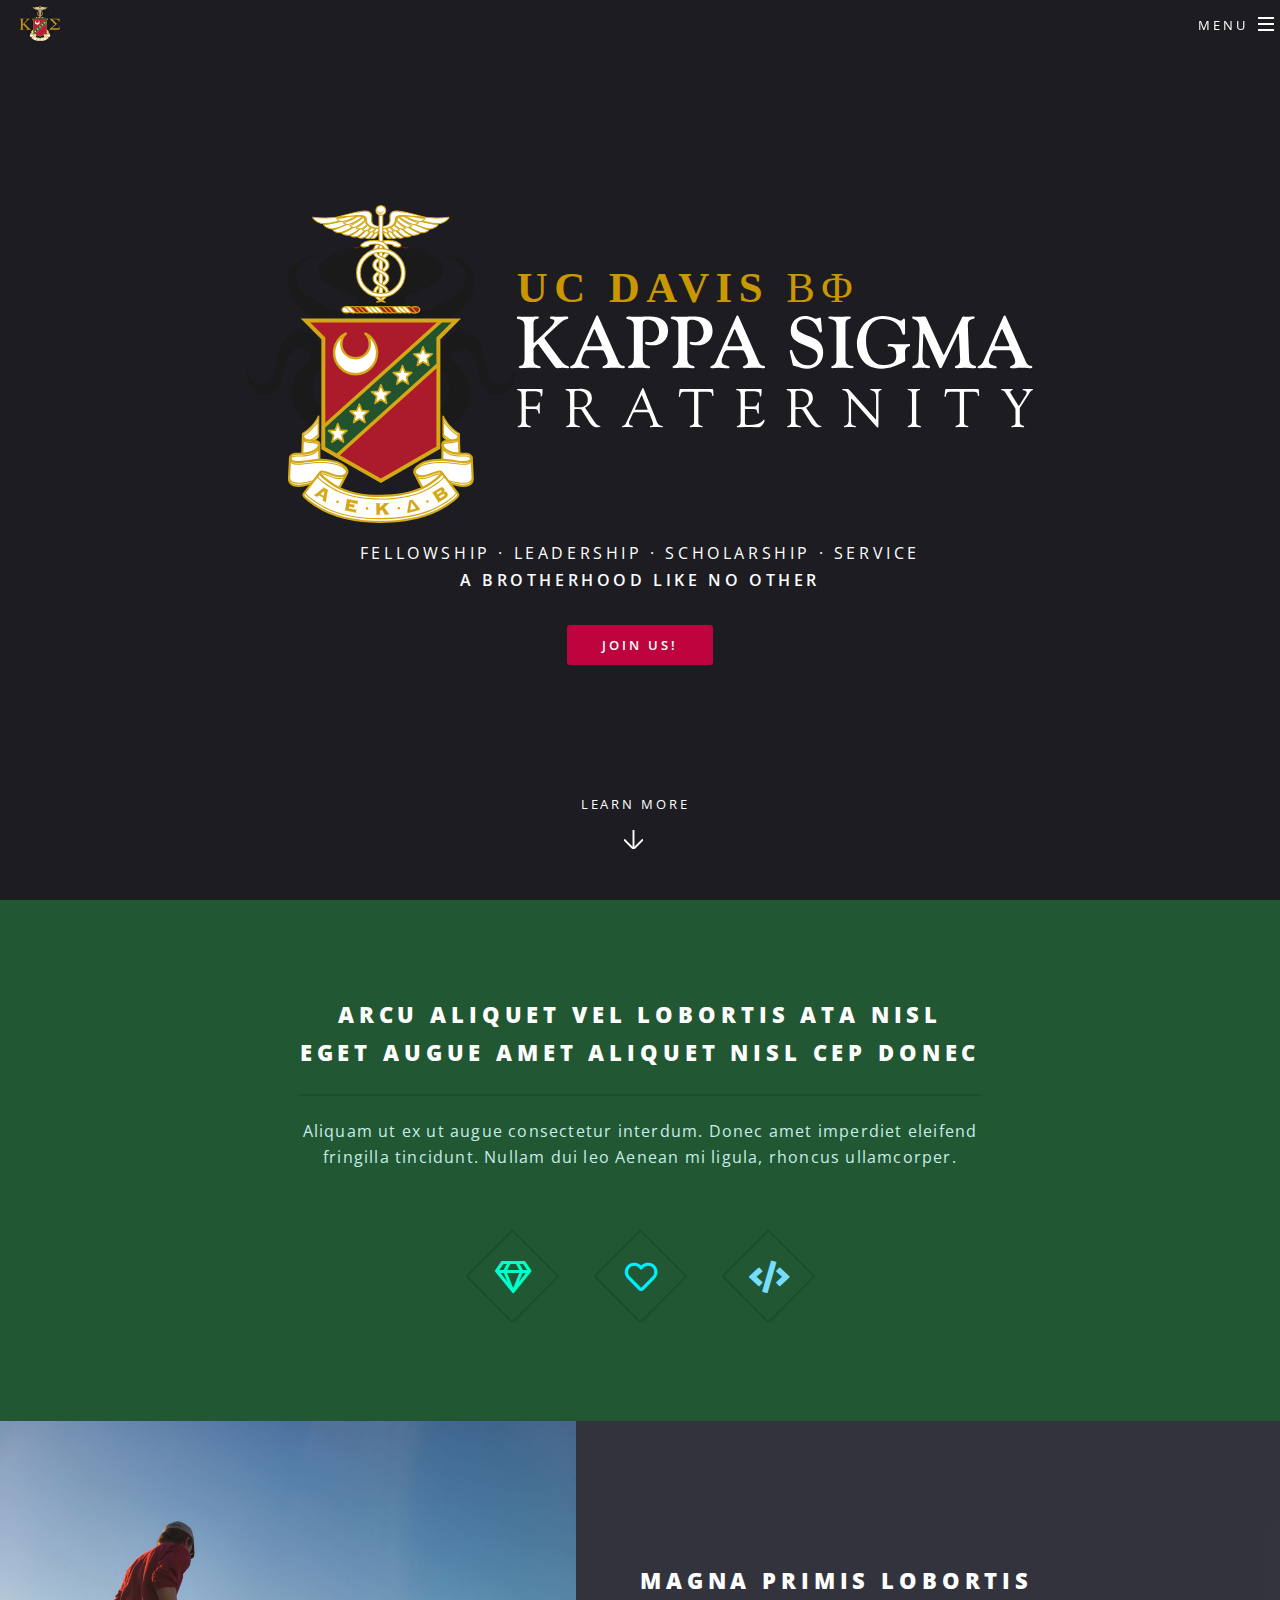
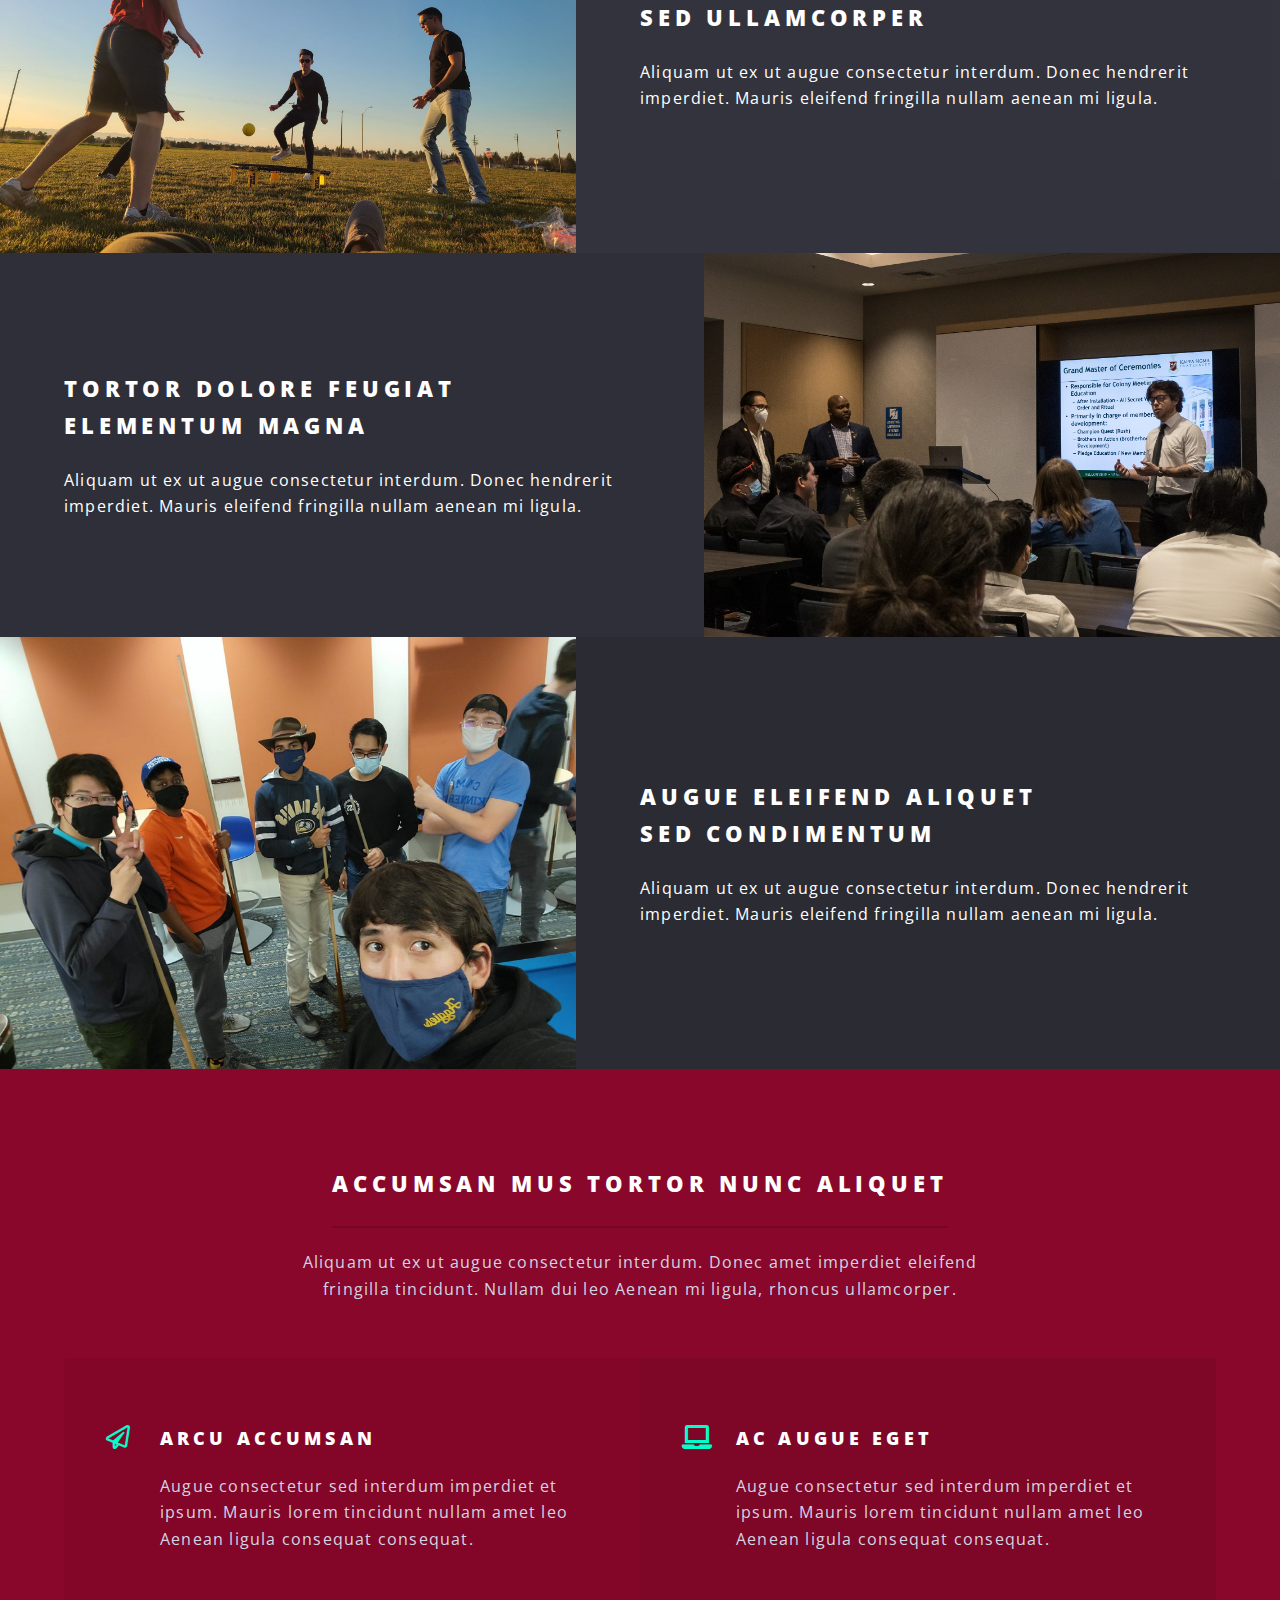
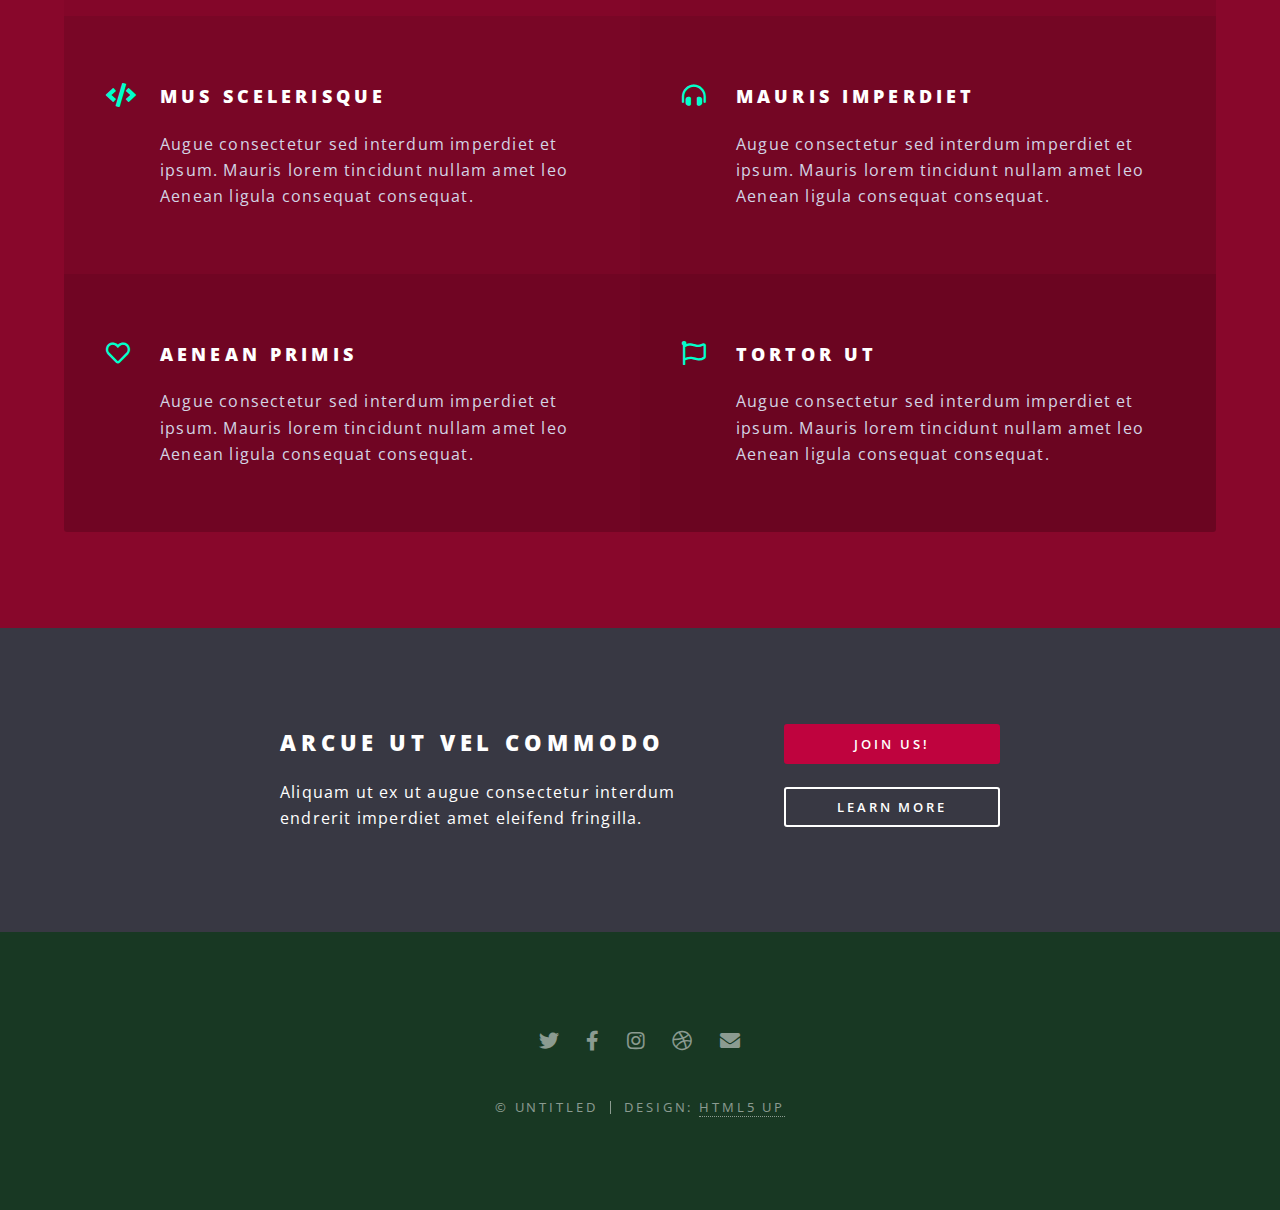
==== index.html @ 661df202 "Initial Template" ====
<!DOCTYPE HTML>
<html>
	<head>
		<title>UCD Kappa Sigma Fraternity</title>
		<meta charset="utf-8" />
		<meta name="viewport" content="width=device-width, initial-scale=1, user-scalable=no" />
		<link rel="stylesheet" href="assets/css/main.css" />
		<link rel="icon" href="images/KappaSigmaFavicon.png">
		<noscript><link rel="stylesheet" href="assets/css/noscript.css" /></noscript>
	</head>
	<body class="landing is-preload">

		<!-- Page Wrapper -->
			<div id="page-wrapper">

				<!-- Header -->
					<header id="header" class="alt">
						<a href="index.html"><img src="svgs/ucdks_IconBasic.svg"><h1>UCD Kappa Sigma</h1></a>
						<nav id="nav">
							<ul>
								<li class="special">
									<a href="#menu" class="menuToggle"><span>Menu</span></a>
									<div id="menu">
										<ul>
											<li><a href="index.html">Home</a></li>
											<li><a href="generic.html">Generic</a></li>
											<li><a href="elements.html">Elements</a></li>
											<li><a href="#">Sign Up</a></li>
											<li><a href="#">Log In</a></li>
										</ul>
									</div>
								</li>
							</ul>
						</nav>
					</header>

				<!-- Banner -->
					<section id="banner">
						<div class="inner">
                            <img src="svgs/ucdks_CrestHorizontalWhite.svg"><br>
							<p>Fellowship · Leadership · Scholarship · Service<br />
							<b>A Brotherhood like no other</b></p>
							<ul class="actions special">
								<li><a href="#" class="button primary">Join Us!</a></li>
							</ul>
						</div>
						<a href="#one" class="more scrolly">Learn More</a>
					</section>

				<!-- One -->
					<section id="one" class="wrapper style1 special">
						<div class="inner">
							<header class="major">
								<h2>Arcu aliquet vel lobortis ata nisl<br />
								eget augue amet aliquet nisl cep donec</h2>
								<p>Aliquam ut ex ut augue consectetur interdum. Donec amet imperdiet eleifend<br />
								fringilla tincidunt. Nullam dui leo Aenean mi ligula, rhoncus ullamcorper.</p>
							</header>
							<ul class="icons major">
								<li><span class="icon fa-gem major style1"><span class="label">Lorem</span></span></li>
								<li><span class="icon fa-heart major style2"><span class="label">Ipsum</span></span></li>
								<li><span class="icon solid fa-code major style3"><span class="label">Dolor</span></span></li>
							</ul>
						</div>
					</section>

				<!-- Two -->
					<section id="two" class="wrapper alt style2">
						<section class="spotlight">
							<div class="image"><img src="images/pic01.jpg" alt="" /></div><div class="content">
								<h2>Magna primis lobortis<br />
								sed ullamcorper</h2>
								<p>Aliquam ut ex ut augue consectetur interdum. Donec hendrerit imperdiet. Mauris eleifend fringilla nullam aenean mi ligula.</p>
							</div>
						</section>
						<section class="spotlight">
							<div class="image"><img src="images/pic02.jpg" alt="" /></div><div class="content">
								<h2>Tortor dolore feugiat<br />
								elementum magna</h2>
								<p>Aliquam ut ex ut augue consectetur interdum. Donec hendrerit imperdiet. Mauris eleifend fringilla nullam aenean mi ligula.</p>
							</div>
						</section>
						<section class="spotlight">
							<div class="image"><img src="images/pic03.jpg" alt="" /></div><div class="content">
								<h2>Augue eleifend aliquet<br />
								sed condimentum</h2>
								<p>Aliquam ut ex ut augue consectetur interdum. Donec hendrerit imperdiet. Mauris eleifend fringilla nullam aenean mi ligula.</p>
							</div>
						</section>
					</section>

				<!-- Three -->
					<section id="three" class="wrapper style3 special">
						<div class="inner">
							<header class="major">
								<h2>Accumsan mus tortor nunc aliquet</h2>
								<p>Aliquam ut ex ut augue consectetur interdum. Donec amet imperdiet eleifend<br />
								fringilla tincidunt. Nullam dui leo Aenean mi ligula, rhoncus ullamcorper.</p>
							</header>
							<ul class="features">
								<li class="icon fa-paper-plane">
									<h3>Arcu accumsan</h3>
									<p>Augue consectetur sed interdum imperdiet et ipsum. Mauris lorem tincidunt nullam amet leo Aenean ligula consequat consequat.</p>
								</li>
								<li class="icon solid fa-laptop">
									<h3>Ac Augue Eget</h3>
									<p>Augue consectetur sed interdum imperdiet et ipsum. Mauris lorem tincidunt nullam amet leo Aenean ligula consequat consequat.</p>
								</li>
								<li class="icon solid fa-code">
									<h3>Mus Scelerisque</h3>
									<p>Augue consectetur sed interdum imperdiet et ipsum. Mauris lorem tincidunt nullam amet leo Aenean ligula consequat consequat.</p>
								</li>
								<li class="icon solid fa-headphones-alt">
									<h3>Mauris Imperdiet</h3>
									<p>Augue consectetur sed interdum imperdiet et ipsum. Mauris lorem tincidunt nullam amet leo Aenean ligula consequat consequat.</p>
								</li>
								<li class="icon fa-heart">
									<h3>Aenean Primis</h3>
									<p>Augue consectetur sed interdum imperdiet et ipsum. Mauris lorem tincidunt nullam amet leo Aenean ligula consequat consequat.</p>
								</li>
								<li class="icon fa-flag">
									<h3>Tortor Ut</h3>
									<p>Augue consectetur sed interdum imperdiet et ipsum. Mauris lorem tincidunt nullam amet leo Aenean ligula consequat consequat.</p>
								</li>
							</ul>
						</div>
					</section>

				<!-- CTA -->
					<section id="cta" class="wrapper style4">
						<div class="inner">
							<header>
								<h2>Arcue ut vel commodo</h2>
								<p>Aliquam ut ex ut augue consectetur interdum endrerit imperdiet amet eleifend fringilla.</p>
							</header>
							<ul class="actions stacked">
								<li><a href="#" class="button fit primary">Join Us!</a></li>
								<li><a href="#" class="button fit">Learn More</a></li>
							</ul>
						</div>
					</section>

				<!-- Footer -->
					<footer id="footer">
						<ul class="icons">
							<li><a href="#" class="icon brands fa-twitter"><span class="label">Twitter</span></a></li>
							<li><a href="#" class="icon brands fa-facebook-f"><span class="label">Facebook</span></a></li>
							<li><a href="#" class="icon brands fa-instagram"><span class="label">Instagram</span></a></li>
							<li><a href="#" class="icon brands fa-dribbble"><span class="label">Dribbble</span></a></li>
							<li><a href="#" class="icon solid fa-envelope"><span class="label">Email</span></a></li>
						</ul>
						<ul class="copyright">
							<li>&copy; Untitled</li><li>Design: <a href="http://html5up.net">HTML5 UP</a></li>
						</ul>
					</footer>

			</div>

		<!-- Scripts -->
			<script src="assets/js/jquery.min.js"></script>
			<script src="assets/js/jquery.scrollex.min.js"></script>
			<script src="assets/js/jquery.scrolly.min.js"></script>
			<script src="assets/js/browser.min.js"></script>
			<script src="assets/js/breakpoints.min.js"></script>
			<script src="assets/js/util.js"></script>
			<script src="assets/js/main.js"></script>

	</body>
</html>
---- assets/css/main.css ----
@import url(fontawesome-all.min.css);
@import url("https://fonts.googleapis.com/css?family=Open+Sans:400,400italic,600,600italic,800,800italic");

html, body, div, span, applet, object,
iframe, h1, h2, h3, h4, h5, h6, p, blockquote,
pre, a, abbr, acronym, address, big, cite,
code, del, dfn, em, img, ins, kbd, q, s, samp,
small, strike, strong, sub, sup, tt, var, b,
u, i, center, dl, dt, dd, ol, ul, li, fieldset,
form, label, legend, table, caption, tbody,
tfoot, thead, tr, th, td, article, aside,
canvas, details, embed, figure, figcaption,
footer, header, hgroup, menu, nav, output, ruby,
section, summary, time, mark, audio, video {
	margin: 0;
	padding: 0;
	border: 0;
	font-size: 100%;
	font: inherit;
	vertical-align: baseline;}

article, aside, details, figcaption, figure,
footer, header, hgroup, menu, nav, section {
	display: block;}

body {
	line-height: 1;
}

ol, ul {
	list-style: none;
}

blockquote, q {
	quotes: none;
}

	blockquote:before, blockquote:after, q:before, q:after {
		content: '';
		content: none;
	}

table {
	border-collapse: collapse;
	border-spacing: 0;
}

body {
	-webkit-text-size-adjust: none;
}

mark {
	background-color: transparent;
	color: inherit;
}

input::-moz-focus-inner {
	border: 0;
	padding: 0;
}

input, select, textarea {
	-moz-appearance: none;
	-webkit-appearance: none;
	-ms-appearance: none;
	appearance: none;
}

/* Basic */

	@-ms-viewport {
		width: device-width;
	}

	html {
		box-sizing: border-box;
	}

	*, *:before, *:after {
		box-sizing: inherit;
	}

	body {
		background: #383843;
	}

		body.is-preload *, body.is-preload *:before, body.is-preload *:after {
			-moz-animation: none !important;
			-webkit-animation: none !important;
			-ms-animation: none !important;
			animation: none !important;
			-moz-transition: none !important;
			-webkit-transition: none !important;
			-ms-transition: none !important;
			transition: none !important;
		}

	body, input, select, textarea {
		color: #fff;
		font-family: "Open Sans", Helvetica, sans-serif;
		font-size: 15pt;
		font-weight: 400;
		letter-spacing: 0.075em;
		line-height: 1.65em;
	}

		@media screen and (max-width: 1680px) {

			body, input, select, textarea {
				font-size: 13pt;
			}

		}

		@media screen and (max-width: 1280px) {

			body, input, select, textarea {
				font-size: 12pt;
			}

		}

		@media screen and (max-width: 736px) {

			body, input, select, textarea {
				font-size: 11pt;
				letter-spacing: 0.0375em;
			}

		}

	a {
		-moz-transition: color 0.2s ease, border-bottom-color 0.2s ease;
		-webkit-transition: color 0.2s ease, border-bottom-color 0.2s ease;
		-ms-transition: color 0.2s ease, border-bottom-color 0.2s ease;
		transition: color 0.2s ease, border-bottom-color 0.2s ease;
		border-bottom: dotted 1px;
		color: inherit;
		text-decoration: none;
	}

		a:hover {
			border-bottom-color: transparent;
		}

	strong, b {
		color: #fff;
		font-weight: 600;
	}

	em, i {
		font-style: italic;
	}

	p {
		margin: 0 0 2em 0;
	}

	h1, h2, h3, h4, h5, h6 {
		color: #fff;
		font-weight: 800;
		letter-spacing: 0.225em;
		line-height: 1em;
		margin: 0 0 1em 0;
		text-transform: uppercase;
	}

		h1 a, h2 a, h3 a, h4 a, h5 a, h6 a {
			color: inherit;
			text-decoration: none;
		}

	h2 {
		font-size: 1.35em;
		line-height: 1.75em;
	}

		@media screen and (max-width: 736px) {

			h2 {
				font-size: 1.1em;
				line-height: 1.65em;
			}

		}

	h3 {
		font-size: 1.15em;
		line-height: 1.75em;
	}

		@media screen and (max-width: 736px) {

			h3 {
				font-size: 1em;
				line-height: 1.65em;
			}

		}

	h4 {
		font-size: 1em;
		line-height: 1.5em;
	}

	h5 {
		font-size: 0.8em;
		line-height: 1.5em;
	}

	h6 {
		font-size: 0.7em;
		line-height: 1.5em;
	}

	sub {
		font-size: 0.8em;
		position: relative;
		top: 0.5em;
	}

	sup {
		font-size: 0.8em;
		position: relative;
		top: -0.5em;
	}

	hr {
		border: 0;
		border-bottom: solid 2px #fff;
		margin: 3em 0;
	}

		hr.major {
			margin: 4.5em 0;
		}

	blockquote {
		border-left: solid 4px #fff;
		font-style: italic;
		margin: 0 0 2em 0;
		padding: 0.5em 0 0.5em 2em;
	}

	code {
		background: rgba(144, 144, 144, 0.25);
		border-radius: 3px;
		font-family: "Courier New", monospace;
		font-size: 0.9em;
		letter-spacing: 0;
		margin: 0 0.25em;
		padding: 0.25em 0.65em;
	}

	pre {
		-webkit-overflow-scrolling: touch;
		font-family: "Courier New", monospace;
		font-size: 0.9em;
		margin: 0 0 2em 0;
	}

		pre code {
			display: block;
			line-height: 1.75em;
			padding: 1em 1.5em;
			overflow-x: auto;
		}

	.align-left {
		text-align: left;
	}

	.align-center {
		text-align: center;
	}

	.align-right {
		text-align: right;
	}

/* Row */

	.row {
		display: flex;
		flex-wrap: wrap;
		box-sizing: border-box;
		align-items: stretch;
	}

		.row > * {
			box-sizing: border-box;
		}

		.row.gtr-uniform > * > :last-child {
			margin-bottom: 0;
		}

		.row.aln-left {
			justify-content: flex-start;
		}

		.row.aln-center {
			justify-content: center;
		}

		.row.aln-right {
			justify-content: flex-end;
		}

		.row.aln-top {
			align-items: flex-start;
		}

		.row.aln-middle {
			align-items: center;
		}

		.row.aln-bottom {
			align-items: flex-end;
		}

		.row > .imp {
			order: -1;
		}

		.row > .col-1 {
			width: 8.33333%;
		}

		.row > .off-1 {
			margin-left: 8.33333%;
		}

		.row > .col-2 {
			width: 16.66667%;
		}

		.row > .off-2 {
			margin-left: 16.66667%;
		}

		.row > .col-3 {
			width: 25%;
		}

		.row > .off-3 {
			margin-left: 25%;
		}

		.row > .col-4 {
			width: 33.33333%;
		}

		.row > .off-4 {
			margin-left: 33.33333%;
		}

		.row > .col-5 {
			width: 41.66667%;
		}

		.row > .off-5 {
			margin-left: 41.66667%;
		}

		.row > .col-6 {
			width: 50%;
		}

		.row > .off-6 {
			margin-left: 50%;
		}

		.row > .col-7 {
			width: 58.33333%;
		}

		.row > .off-7 {
			margin-left: 58.33333%;
		}

		.row > .col-8 {
			width: 66.66667%;
		}

		.row > .off-8 {
			margin-left: 66.66667%;
		}

		.row > .col-9 {
			width: 75%;
		}

		.row > .off-9 {
			margin-left: 75%;
		}

		.row > .col-10 {
			width: 83.33333%;
		}

		.row > .off-10 {
			margin-left: 83.33333%;
		}

		.row > .col-11 {
			width: 91.66667%;
		}

		.row > .off-11 {
			margin-left: 91.66667%;
		}

		.row > .col-12 {
			width: 100%;
		}

		.row > .off-12 {
			margin-left: 100%;
		}

		.row.gtr-0 {
			margin-top: 0;
			margin-left: 0em;
		}

			.row.gtr-0 > * {
				padding: 0 0 0 0em;
			}

			.row.gtr-0.gtr-uniform {
				margin-top: 0em;
			}

				.row.gtr-0.gtr-uniform > * {
					padding-top: 0em;
				}

		.row.gtr-25 {
			margin-top: 0;
			margin-left: -0.375em;
		}

			.row.gtr-25 > * {
				padding: 0 0 0 0.375em;
			}

			.row.gtr-25.gtr-uniform {
				margin-top: -0.375em;
			}

				.row.gtr-25.gtr-uniform > * {
					padding-top: 0.375em;
				}

		.row.gtr-50 {
			margin-top: 0;
			margin-left: -0.75em;
		}

			.row.gtr-50 > * {
				padding: 0 0 0 0.75em;
			}

			.row.gtr-50.gtr-uniform {
				margin-top: -0.75em;
			}

				.row.gtr-50.gtr-uniform > * {
					padding-top: 0.75em;
				}

		.row {
			margin-top: 0;
			margin-left: -1.5em;
		}

			.row > * {
				padding: 0 0 0 1.5em;
			}

			.row.gtr-uniform {
				margin-top: -1.5em;
			}

				.row.gtr-uniform > * {
					padding-top: 1.5em;
				}

		.row.gtr-150 {
			margin-top: 0;
			margin-left: -2.25em;
		}

			.row.gtr-150 > * {
				padding: 0 0 0 2.25em;
			}

			.row.gtr-150.gtr-uniform {
				margin-top: -2.25em;
			}

				.row.gtr-150.gtr-uniform > * {
					padding-top: 2.25em;
				}

		.row.gtr-200 {
			margin-top: 0;
			margin-left: -3em;
		}

			.row.gtr-200 > * {
				padding: 0 0 0 3em;
			}

			.row.gtr-200.gtr-uniform {
				margin-top: -3em;
			}

				.row.gtr-200.gtr-uniform > * {
					padding-top: 3em;
				}

		@media screen and (max-width: 1680px) {

			.row {
				display: flex;
				flex-wrap: wrap;
				box-sizing: border-box;
				align-items: stretch;
			}

				.row > * {
					box-sizing: border-box;
				}

				.row.gtr-uniform > * > :last-child {
					margin-bottom: 0;
				}

				.row.aln-left {
					justify-content: flex-start;
				}

				.row.aln-center {
					justify-content: center;
				}

				.row.aln-right {
					justify-content: flex-end;
				}

				.row.aln-top {
					align-items: flex-start;
				}

				.row.aln-middle {
					align-items: center;
				}

				.row.aln-bottom {
					align-items: flex-end;
				}

				.row > .imp-xlarge {
					order: -1;
				}

				.row > .col-1-xlarge {
					width: 8.33333%;
				}

				.row > .off-1-xlarge {
					margin-left: 8.33333%;
				}

				.row > .col-2-xlarge {
					width: 16.66667%;
				}

				.row > .off-2-xlarge {
					margin-left: 16.66667%;
				}

				.row > .col-3-xlarge {
					width: 25%;
				}

				.row > .off-3-xlarge {
					margin-left: 25%;
				}

				.row > .col-4-xlarge {
					width: 33.33333%;
				}

				.row > .off-4-xlarge {
					margin-left: 33.33333%;
				}

				.row > .col-5-xlarge {
					width: 41.66667%;
				}

				.row > .off-5-xlarge {
					margin-left: 41.66667%;
				}

				.row > .col-6-xlarge {
					width: 50%;
				}

				.row > .off-6-xlarge {
					margin-left: 50%;
				}

				.row > .col-7-xlarge {
					width: 58.33333%;
				}

				.row > .off-7-xlarge {
					margin-left: 58.33333%;
				}

				.row > .col-8-xlarge {
					width: 66.66667%;
				}

				.row > .off-8-xlarge {
					margin-left: 66.66667%;
				}

				.row > .col-9-xlarge {
					width: 75%;
				}

				.row > .off-9-xlarge {
					margin-left: 75%;
				}

				.row > .col-10-xlarge {
					width: 83.33333%;
				}

				.row > .off-10-xlarge {
					margin-left: 83.33333%;
				}

				.row > .col-11-xlarge {
					width: 91.66667%;
				}

				.row > .off-11-xlarge {
					margin-left: 91.66667%;
				}

				.row > .col-12-xlarge {
					width: 100%;
				}

				.row > .off-12-xlarge {
					margin-left: 100%;
				}

				.row.gtr-0 {
					margin-top: 0;
					margin-left: 0em;
				}

					.row.gtr-0 > * {
						padding: 0 0 0 0em;
					}

					.row.gtr-0.gtr-uniform {
						margin-top: 0em;
					}

						.row.gtr-0.gtr-uniform > * {
							padding-top: 0em;
						}

				.row.gtr-25 {
					margin-top: 0;
					margin-left: -0.375em;
				}

					.row.gtr-25 > * {
						padding: 0 0 0 0.375em;
					}

					.row.gtr-25.gtr-uniform {
						margin-top: -0.375em;
					}

						.row.gtr-25.gtr-uniform > * {
							padding-top: 0.375em;
						}

				.row.gtr-50 {
					margin-top: 0;
					margin-left: -0.75em;
				}

					.row.gtr-50 > * {
						padding: 0 0 0 0.75em;
					}

					.row.gtr-50.gtr-uniform {
						margin-top: -0.75em;
					}

						.row.gtr-50.gtr-uniform > * {
							padding-top: 0.75em;
						}

				.row {
					margin-top: 0;
					margin-left: -1.5em;
				}

					.row > * {
						padding: 0 0 0 1.5em;
					}

					.row.gtr-uniform {
						margin-top: -1.5em;
					}

						.row.gtr-uniform > * {
							padding-top: 1.5em;
						}

				.row.gtr-150 {
					margin-top: 0;
					margin-left: -2.25em;
				}

					.row.gtr-150 > * {
						padding: 0 0 0 2.25em;
					}

					.row.gtr-150.gtr-uniform {
						margin-top: -2.25em;
					}

						.row.gtr-150.gtr-uniform > * {
							padding-top: 2.25em;
						}

				.row.gtr-200 {
					margin-top: 0;
					margin-left: -3em;
				}

					.row.gtr-200 > * {
						padding: 0 0 0 3em;
					}

					.row.gtr-200.gtr-uniform {
						margin-top: -3em;
					}

						.row.gtr-200.gtr-uniform > * {
							padding-top: 3em;
						}

		}

		@media screen and (max-width: 1280px) {

			.row {
				display: flex;
				flex-wrap: wrap;
				box-sizing: border-box;
				align-items: stretch;
			}

				.row > * {
					box-sizing: border-box;
				}

				.row.gtr-uniform > * > :last-child {
					margin-bottom: 0;
				}

				.row.aln-left {
					justify-content: flex-start;
				}

				.row.aln-center {
					justify-content: center;
				}

				.row.aln-right {
					justify-content: flex-end;
				}

				.row.aln-top {
					align-items: flex-start;
				}

				.row.aln-middle {
					align-items: center;
				}

				.row.aln-bottom {
					align-items: flex-end;
				}

				.row > .imp-large {
					order: -1;
				}

				.row > .col-1-large {
					width: 8.33333%;
				}

				.row > .off-1-large {
					margin-left: 8.33333%;
				}

				.row > .col-2-large {
					width: 16.66667%;
				}

				.row > .off-2-large {
					margin-left: 16.66667%;
				}

				.row > .col-3-large {
					width: 25%;
				}

				.row > .off-3-large {
					margin-left: 25%;
				}

				.row > .col-4-large {
					width: 33.33333%;
				}

				.row > .off-4-large {
					margin-left: 33.33333%;
				}

				.row > .col-5-large {
					width: 41.66667%;
				}

				.row > .off-5-large {
					margin-left: 41.66667%;
				}

				.row > .col-6-large {
					width: 50%;
				}

				.row > .off-6-large {
					margin-left: 50%;
				}

				.row > .col-7-large {
					width: 58.33333%;
				}

				.row > .off-7-large {
					margin-left: 58.33333%;
				}

				.row > .col-8-large {
					width: 66.66667%;
				}

				.row > .off-8-large {
					margin-left: 66.66667%;
				}

				.row > .col-9-large {
					width: 75%;
				}

				.row > .off-9-large {
					margin-left: 75%;
				}

				.row > .col-10-large {
					width: 83.33333%;
				}

				.row > .off-10-large {
					margin-left: 83.33333%;
				}

				.row > .col-11-large {
					width: 91.66667%;
				}

				.row > .off-11-large {
					margin-left: 91.66667%;
				}

				.row > .col-12-large {
					width: 100%;
				}

				.row > .off-12-large {
					margin-left: 100%;
				}

				.row.gtr-0 {
					margin-top: 0;
					margin-left: 0em;
				}

					.row.gtr-0 > * {
						padding: 0 0 0 0em;
					}

					.row.gtr-0.gtr-uniform {
						margin-top: 0em;
					}

						.row.gtr-0.gtr-uniform > * {
							padding-top: 0em;
						}

				.row.gtr-25 {
					margin-top: 0;
					margin-left: -0.375em;
				}

					.row.gtr-25 > * {
						padding: 0 0 0 0.375em;
					}

					.row.gtr-25.gtr-uniform {
						margin-top: -0.375em;
					}

						.row.gtr-25.gtr-uniform > * {
							padding-top: 0.375em;
						}

				.row.gtr-50 {
					margin-top: 0;
					margin-left: -0.75em;
				}

					.row.gtr-50 > * {
						padding: 0 0 0 0.75em;
					}

					.row.gtr-50.gtr-uniform {
						margin-top: -0.75em;
					}

						.row.gtr-50.gtr-uniform > * {
							padding-top: 0.75em;
						}

				.row {
					margin-top: 0;
					margin-left: -1.5em;
				}

					.row > * {
						padding: 0 0 0 1.5em;
					}

					.row.gtr-uniform {
						margin-top: -1.5em;
					}

						.row.gtr-uniform > * {
							padding-top: 1.5em;
						}

				.row.gtr-150 {
					margin-top: 0;
					margin-left: -2.25em;
				}

					.row.gtr-150 > * {
						padding: 0 0 0 2.25em;
					}

					.row.gtr-150.gtr-uniform {
						margin-top: -2.25em;
					}

						.row.gtr-150.gtr-uniform > * {
							padding-top: 2.25em;
						}

				.row.gtr-200 {
					margin-top: 0;
					margin-left: -3em;
				}

					.row.gtr-200 > * {
						padding: 0 0 0 3em;
					}

					.row.gtr-200.gtr-uniform {
						margin-top: -3em;
					}

						.row.gtr-200.gtr-uniform > * {
							padding-top: 3em;
						}

		}

		@media screen and (max-width: 980px) {

			.row {
				display: flex;
				flex-wrap: wrap;
				box-sizing: border-box;
				align-items: stretch;
			}

				.row > * {
					box-sizing: border-box;
				}

				.row.gtr-uniform > * > :last-child {
					margin-bottom: 0;
				}

				.row.aln-left {
					justify-content: flex-start;
				}

				.row.aln-center {
					justify-content: center;
				}

				.row.aln-right {
					justify-content: flex-end;
				}

				.row.aln-top {
					align-items: flex-start;
				}

				.row.aln-middle {
					align-items: center;
				}

				.row.aln-bottom {
					align-items: flex-end;
				}

				.row > .imp-medium {
					order: -1;
				}

				.row > .col-1-medium {
					width: 8.33333%;
				}

				.row > .off-1-medium {
					margin-left: 8.33333%;
				}

				.row > .col-2-medium {
					width: 16.66667%;
				}

				.row > .off-2-medium {
					margin-left: 16.66667%;
				}

				.row > .col-3-medium {
					width: 25%;
				}

				.row > .off-3-medium {
					margin-left: 25%;
				}

				.row > .col-4-medium {
					width: 33.33333%;
				}

				.row > .off-4-medium {
					margin-left: 33.33333%;
				}

				.row > .col-5-medium {
					width: 41.66667%;
				}

				.row > .off-5-medium {
					margin-left: 41.66667%;
				}

				.row > .col-6-medium {
					width: 50%;
				}

				.row > .off-6-medium {
					margin-left: 50%;
				}

				.row > .col-7-medium {
					width: 58.33333%;
				}

				.row > .off-7-medium {
					margin-left: 58.33333%;
				}

				.row > .col-8-medium {
					width: 66.66667%;
				}

				.row > .off-8-medium {
					margin-left: 66.66667%;
				}

				.row > .col-9-medium {
					width: 75%;
				}

				.row > .off-9-medium {
					margin-left: 75%;
				}

				.row > .col-10-medium {
					width: 83.33333%;
				}

				.row > .off-10-medium {
					margin-left: 83.33333%;
				}

				.row > .col-11-medium {
					width: 91.66667%;
				}

				.row > .off-11-medium {
					margin-left: 91.66667%;
				}

				.row > .col-12-medium {
					width: 100%;
				}

				.row > .off-12-medium {
					margin-left: 100%;
				}

				.row.gtr-0 {
					margin-top: 0;
					margin-left: 0em;
				}

					.row.gtr-0 > * {
						padding: 0 0 0 0em;
					}

					.row.gtr-0.gtr-uniform {
						margin-top: 0em;
					}

						.row.gtr-0.gtr-uniform > * {
							padding-top: 0em;
						}

				.row.gtr-25 {
					margin-top: 0;
					margin-left: -0.375em;
				}

					.row.gtr-25 > * {
						padding: 0 0 0 0.375em;
					}

					.row.gtr-25.gtr-uniform {
						margin-top: -0.375em;
					}

						.row.gtr-25.gtr-uniform > * {
							padding-top: 0.375em;
						}

				.row.gtr-50 {
					margin-top: 0;
					margin-left: -0.75em;
				}

					.row.gtr-50 > * {
						padding: 0 0 0 0.75em;
					}

					.row.gtr-50.gtr-uniform {
						margin-top: -0.75em;
					}

						.row.gtr-50.gtr-uniform > * {
							padding-top: 0.75em;
						}

				.row {
					margin-top: 0;
					margin-left: -1.5em;
				}

					.row > * {
						padding: 0 0 0 1.5em;
					}

					.row.gtr-uniform {
						margin-top: -1.5em;
					}

						.row.gtr-uniform > * {
							padding-top: 1.5em;
						}

				.row.gtr-150 {
					margin-top: 0;
					margin-left: -2.25em;
				}

					.row.gtr-150 > * {
						padding: 0 0 0 2.25em;
					}

					.row.gtr-150.gtr-uniform {
						margin-top: -2.25em;
					}

						.row.gtr-150.gtr-uniform > * {
							padding-top: 2.25em;
						}

				.row.gtr-200 {
					margin-top: 0;
					margin-left: -3em;
				}

					.row.gtr-200 > * {
						padding: 0 0 0 3em;
					}

					.row.gtr-200.gtr-uniform {
						margin-top: -3em;
					}

						.row.gtr-200.gtr-uniform > * {
							padding-top: 3em;
						}

		}

		@media screen and (max-width: 736px) {

			.row {
				display: flex;
				flex-wrap: wrap;
				box-sizing: border-box;
				align-items: stretch;
			}

				.row > * {
					box-sizing: border-box;
				}

				.row.gtr-uniform > * > :last-child {
					margin-bottom: 0;
				}

				.row.aln-left {
					justify-content: flex-start;
				}

				.row.aln-center {
					justify-content: center;
				}

				.row.aln-right {
					justify-content: flex-end;
				}

				.row.aln-top {
					align-items: flex-start;
				}

				.row.aln-middle {
					align-items: center;
				}

				.row.aln-bottom {
					align-items: flex-end;
				}

				.row > .imp-small {
					order: -1;
				}

				.row > .col-1-small {
					width: 8.33333%;
				}

				.row > .off-1-small {
					margin-left: 8.33333%;
				}

				.row > .col-2-small {
					width: 16.66667%;
				}

				.row > .off-2-small {
					margin-left: 16.66667%;
				}

				.row > .col-3-small {
					width: 25%;
				}

				.row > .off-3-small {
					margin-left: 25%;
				}

				.row > .col-4-small {
					width: 33.33333%;
				}

				.row > .off-4-small {
					margin-left: 33.33333%;
				}

				.row > .col-5-small {
					width: 41.66667%;
				}

				.row > .off-5-small {
					margin-left: 41.66667%;
				}

				.row > .col-6-small {
					width: 50%;
				}

				.row > .off-6-small {
					margin-left: 50%;
				}

				.row > .col-7-small {
					width: 58.33333%;
				}

				.row > .off-7-small {
					margin-left: 58.33333%;
				}

				.row > .col-8-small {
					width: 66.66667%;
				}

				.row > .off-8-small {
					margin-left: 66.66667%;
				}

				.row > .col-9-small {
					width: 75%;
				}

				.row > .off-9-small {
					margin-left: 75%;
				}

				.row > .col-10-small {
					width: 83.33333%;
				}

				.row > .off-10-small {
					margin-left: 83.33333%;
				}

				.row > .col-11-small {
					width: 91.66667%;
				}

				.row > .off-11-small {
					margin-left: 91.66667%;
				}

				.row > .col-12-small {
					width: 100%;
				}

				.row > .off-12-small {
					margin-left: 100%;
				}

				.row.gtr-0 {
					margin-top: 0;
					margin-left: 0em;
				}

					.row.gtr-0 > * {
						padding: 0 0 0 0em;
					}

					.row.gtr-0.gtr-uniform {
						margin-top: 0em;
					}

						.row.gtr-0.gtr-uniform > * {
							padding-top: 0em;
						}

				.row.gtr-25 {
					margin-top: 0;
					margin-left: -0.375em;
				}

					.row.gtr-25 > * {
						padding: 0 0 0 0.375em;
					}

					.row.gtr-25.gtr-uniform {
						margin-top: -0.375em;
					}

						.row.gtr-25.gtr-uniform > * {
							padding-top: 0.375em;
						}

				.row.gtr-50 {
					margin-top: 0;
					margin-left: -0.75em;
				}

					.row.gtr-50 > * {
						padding: 0 0 0 0.75em;
					}

					.row.gtr-50.gtr-uniform {
						margin-top: -0.75em;
					}

						.row.gtr-50.gtr-uniform > * {
							padding-top: 0.75em;
						}

				.row {
					margin-top: 0;
					margin-left: -1.5em;
				}

					.row > * {
						padding: 0 0 0 1.5em;
					}

					.row.gtr-uniform {
						margin-top: -1.5em;
					}

						.row.gtr-uniform > * {
							padding-top: 1.5em;
						}

				.row.gtr-150 {
					margin-top: 0;
					margin-left: -2.25em;
				}

					.row.gtr-150 > * {
						padding: 0 0 0 2.25em;
					}

					.row.gtr-150.gtr-uniform {
						margin-top: -2.25em;
					}

						.row.gtr-150.gtr-uniform > * {
							padding-top: 2.25em;
						}

				.row.gtr-200 {
					margin-top: 0;
					margin-left: -3em;
				}

					.row.gtr-200 > * {
						padding: 0 0 0 3em;
					}

					.row.gtr-200.gtr-uniform {
						margin-top: -3em;
					}

						.row.gtr-200.gtr-uniform > * {
							padding-top: 3em;
						}

		}

		@media screen and (max-width: 480px) {

			.row {
				display: flex;
				flex-wrap: wrap;
				box-sizing: border-box;
				align-items: stretch;
			}

				.row > * {
					box-sizing: border-box;
				}

				.row.gtr-uniform > * > :last-child {
					margin-bottom: 0;
				}

				.row.aln-left {
					justify-content: flex-start;
				}

				.row.aln-center {
					justify-content: center;
				}

				.row.aln-right {
					justify-content: flex-end;
				}

				.row.aln-top {
					align-items: flex-start;
				}

				.row.aln-middle {
					align-items: center;
				}

				.row.aln-bottom {
					align-items: flex-end;
				}

				.row > .imp-xsmall {
					order: -1;
				}

				.row > .col-1-xsmall {
					width: 8.33333%;
				}

				.row > .off-1-xsmall {
					margin-left: 8.33333%;
				}

				.row > .col-2-xsmall {
					width: 16.66667%;
				}

				.row > .off-2-xsmall {
					margin-left: 16.66667%;
				}

				.row > .col-3-xsmall {
					width: 25%;
				}

				.row > .off-3-xsmall {
					margin-left: 25%;
				}

				.row > .col-4-xsmall {
					width: 33.33333%;
				}

				.row > .off-4-xsmall {
					margin-left: 33.33333%;
				}

				.row > .col-5-xsmall {
					width: 41.66667%;
				}

				.row > .off-5-xsmall {
					margin-left: 41.66667%;
				}

				.row > .col-6-xsmall {
					width: 50%;
				}

				.row > .off-6-xsmall {
					margin-left: 50%;
				}

				.row > .col-7-xsmall {
					width: 58.33333%;
				}

				.row > .off-7-xsmall {
					margin-left: 58.33333%;
				}

				.row > .col-8-xsmall {
					width: 66.66667%;
				}

				.row > .off-8-xsmall {
					margin-left: 66.66667%;
				}

				.row > .col-9-xsmall {
					width: 75%;
				}

				.row > .off-9-xsmall {
					margin-left: 75%;
				}

				.row > .col-10-xsmall {
					width: 83.33333%;
				}

				.row > .off-10-xsmall {
					margin-left: 83.33333%;
				}

				.row > .col-11-xsmall {
					width: 91.66667%;
				}

				.row > .off-11-xsmall {
					margin-left: 91.66667%;
				}

				.row > .col-12-xsmall {
					width: 100%;
				}

				.row > .off-12-xsmall {
					margin-left: 100%;
				}

				.row.gtr-0 {
					margin-top: 0;
					margin-left: 0em;
				}

					.row.gtr-0 > * {
						padding: 0 0 0 0em;
					}

					.row.gtr-0.gtr-uniform {
						margin-top: 0em;
					}

						.row.gtr-0.gtr-uniform > * {
							padding-top: 0em;
						}

				.row.gtr-25 {
					margin-top: 0;
					margin-left: -0.375em;
				}

					.row.gtr-25 > * {
						padding: 0 0 0 0.375em;
					}

					.row.gtr-25.gtr-uniform {
						margin-top: -0.375em;
					}

						.row.gtr-25.gtr-uniform > * {
							padding-top: 0.375em;
						}

				.row.gtr-50 {
					margin-top: 0;
					margin-left: -0.75em;
				}

					.row.gtr-50 > * {
						padding: 0 0 0 0.75em;
					}

					.row.gtr-50.gtr-uniform {
						margin-top: -0.75em;
					}

						.row.gtr-50.gtr-uniform > * {
							padding-top: 0.75em;
						}

				.row {
					margin-top: 0;
					margin-left: -1.5em;
				}

					.row > * {
						padding: 0 0 0 1.5em;
					}

					.row.gtr-uniform {
						margin-top: -1.5em;
					}

						.row.gtr-uniform > * {
							padding-top: 1.5em;
						}

				.row.gtr-150 {
					margin-top: 0;
					margin-left: -2.25em;
				}

					.row.gtr-150 > * {
						padding: 0 0 0 2.25em;
					}

					.row.gtr-150.gtr-uniform {
						margin-top: -2.25em;
					}

						.row.gtr-150.gtr-uniform > * {
							padding-top: 2.25em;
						}

				.row.gtr-200 {
					margin-top: 0;
					margin-left: -3em;
				}

					.row.gtr-200 > * {
						padding: 0 0 0 3em;
					}

					.row.gtr-200.gtr-uniform {
						margin-top: -3em;
					}

						.row.gtr-200.gtr-uniform > * {
							padding-top: 3em;
						}

		}

/* Section/Article */

	section.special, article.special {
		text-align: center;
	}

	header p {
		color: rgba(255, 255, 255, 0.5);
		position: relative;
		top: -0.25em;
	}

	header h3 + p {
		font-size: 1.1em;
	}

	header h4 + p,
	header h5 + p,
	header h6 + p {
		font-size: 0.9em;
	}

	header.major {
		margin: 0 0 3.5em 0;
	}

		header.major h2, header.major h3, header.major h4, header.major h5, header.major h6 {
			border-bottom: solid 2px #fff;
			display: inline-block;
			padding-bottom: 1em;
			position: relative;
		}

			header.major h2:after, header.major h3:after, header.major h4:after, header.major h5:after, header.major h6:after {
				content: '';
				display: block;
				height: 1px;
			}

		header.major p {
			color: #fff;
			top: 0;
		}

		@media screen and (max-width: 736px) {

			header.major {
				margin: 0 0 2em 0;
			}

		}

	@media screen and (max-width: 980px) {

		header br {
			display: none;
		}

	}

/* Form */

	form {
		margin: 0 0 2em 0;
	}

	label {
		color: #fff;
		display: block;
		font-size: 0.9em;
		font-weight: 600;
		margin: 0 0 1em 0;
	}

	input[type="text"],
	input[type="password"],
	input[type="email"],
	select,
	textarea {
		-moz-appearance: none;
		-webkit-appearance: none;
		-ms-appearance: none;
		appearance: none;
		background-color: rgba(144, 144, 144, 0.25);
		border-radius: 3px;
		border: none;
		color: inherit;
		display: block;
		outline: 0;
		padding: 0 1em;
		text-decoration: none;
		width: 100%;
	}

		input[type="text"]:invalid,
		input[type="password"]:invalid,
		input[type="email"]:invalid,
		select:invalid,
		textarea:invalid {
			box-shadow: none;
		}

		input[type="text"]:focus,
		input[type="password"]:focus,
		input[type="email"]:focus,
		select:focus,
		textarea:focus {
			box-shadow: 0 0 0 2px #23522f;
		}

	select {
		background-size: 1.25em;
		background-repeat: no-repeat;
		background-position: calc(100% - 1em) center;
		height: 2.75em;
		padding-right: 2.75em;
		text-overflow: ellipsis;
	}

		select:focus::-ms-value {
			background-color: transparent;
		}

		select::-ms-expand {
			display: none;
		}

	input[type="text"],
	input[type="password"],
	input[type="email"],
	select {
		height: 2.75em;
	}

	textarea {
		padding: 0.75em 1em;
	}

	input[type="checkbox"],
	input[type="radio"] {
		-moz-appearance: none;
		-webkit-appearance: none;
		-ms-appearance: none;
		appearance: none;
		display: block;
		float: left;
		margin-right: -2em;
		opacity: 0;
		width: 1em;
		z-index: -1;
	}

		input[type="checkbox"] + label,
		input[type="radio"] + label {
			text-decoration: none;
			color: #fff;
			cursor: pointer;
			display: inline-block;
			font-size: 1em;
			font-weight: 400;
			padding-left: 2.4em;
			padding-right: 0.75em;
			position: relative;
		}

			input[type="checkbox"] + label:before,
			input[type="radio"] + label:before {
				-moz-osx-font-smoothing: grayscale;
				-webkit-font-smoothing: antialiased;
				display: inline-block;
				font-style: normal;
				font-variant: normal;
				text-rendering: auto;
				line-height: 1;
				text-transform: none !important;
				font-family: 'Font Awesome 5 Free';
				font-weight: 900;
			}

			input[type="checkbox"] + label:before,
			input[type="radio"] + label:before {
				background: rgba(144, 144, 144, 0.25);
				border-radius: 3px;
				content: '';
				display: inline-block;
				font-size: 0.8em;
				height: 2.0625em;
				left: 0;
				line-height: 2.0625em;
				position: absolute;
				text-align: center;
				top: 0;
				width: 2.0625em;
			}

		input[type="checkbox"]:checked + label:before,
		input[type="radio"]:checked + label:before {
			background: #383843;
			color: #fff;
			content: '\f00c';
		}

		input[type="checkbox"]:focus + label:before,
		input[type="radio"]:focus + label:before {
			box-shadow: 0 0 0 2px #23522f;
		}

	input[type="checkbox"] + label:before {
		border-radius: 3px;
	}

	input[type="radio"] + label:before {
		border-radius: 100%;
	}

	::-webkit-input-placeholder {
		color: rgba(255, 255, 255, 0.5) !important;
		opacity: 1.0;
	}

	:-moz-placeholder {
		color: rgba(255, 255, 255, 0.5) !important;
		opacity: 1.0;
	}

	::-moz-placeholder {
		color: rgba(255, 255, 255, 0.5) !important;
		opacity: 1.0;
	}

	:-ms-input-placeholder {
		color: rgba(255, 255, 255, 0.5) !important;
		opacity: 1.0;
	}

/* Box */

	.box {
		border-radius: 3px;
		border: solid 2px #fff;
		margin-bottom: 2em;
		padding: 1.5em;
	}

		.box > :last-child,
		.box > :last-child > :last-child,
		.box > :last-child > :last-child > :last-child {
			margin-bottom: 0;
		}

		.box.alt {
			border: 0;
			border-radius: 0;
			padding: 0;
		}

/* Icon */

	.icon {
		text-decoration: none;
		border-bottom: none;
		position: relative;
	}

		.icon:before {
			-moz-osx-font-smoothing: grayscale;
			-webkit-font-smoothing: antialiased;
			display: inline-block;
			font-style: normal;
			font-variant: normal;
			text-rendering: auto;
			line-height: 1;
			text-transform: none !important;
			font-family: 'Font Awesome 5 Free';
			font-weight: 400;
		}

		.icon > .label {
			display: none;
		}

		.icon:before {
			line-height: inherit;
		}

		.icon.solid:before {
			font-weight: 900;
		}

		.icon.brands:before {
			font-family: 'Font Awesome 5 Brands';
		}

		.icon.major {
			-moz-transform: rotate(-45deg);
			-webkit-transform: rotate(-45deg);
			-ms-transform: rotate(-45deg);
			transform: rotate(-45deg);
			border-radius: 3px;
			border: solid 2px #fff;
			display: inline-block;
			font-size: 1.35em;
			height: calc(3em + 2px);
			line-height: 3em;
			text-align: center;
			width: calc(3em + 2px);
		}

			.icon.major:before {
				-moz-transform: rotate(45deg);
				-webkit-transform: rotate(45deg);
				-ms-transform: rotate(45deg);
				transform: rotate(45deg);
				display: inline-block;
				font-size: 1.5em;
			}

			@media screen and (max-width: 736px) {

				.icon.major {
					font-size: 1em;
				}

			}

		.icon.style1 {
			color: #00ffcc;
		}

		.icon.style2 {
			color: #00f0ff;
		}

		.icon.style3 {
			color: #76ddff;
		}

/* Image */

	.image {
		border-radius: 3px;
		border: 0;
		display: inline-block;
		position: relative;
	}

		.image img {
			border-radius: 3px;
			display: block;
		}

		.image.left {
			float: left;
			margin: 0 2em 2em 0;
			top: 0.25em;
		}

		.image.right {
			float: right;
			margin: 0 0 2em 2em;
			top: 0.25em;
		}

		.image.left, .image.right {
			max-width: 40%;
		}

			.image.left img, .image.right img {
				width: 100%;
			}

		.image.fit {
			display: block;
			margin: 0 0 2em 0;
			width: 100%;
		}

			.image.fit img {
				width: 100%;
			}

/* List */

	ol {
		list-style: decimal;
		margin: 0 0 2em 0;
		padding-left: 1.25em;
	}

		ol li {
			padding-left: 0.25em;
		}

	ul {
		list-style: disc;
		margin: 0 0 2em 0;
		padding-left: 1em;
	}

		ul li {
			padding-left: 0.5em;
		}

		ul.alt {
			list-style: none;
			padding-left: 0;
		}

			ul.alt li {
				border-top: solid 1px #fff;
				padding: 0.5em 0;
			}

				ul.alt li:first-child {
					border-top: 0;
					padding-top: 0;
				}

	dl {
		margin: 0 0 2em 0;
	}

/* Actions */

	ul.actions {
		display: -moz-flex;
		display: -webkit-flex;
		display: -ms-flex;
		display: flex;
		cursor: default;
		list-style: none;
		margin-left: -1em;
		padding-left: 0;
	}

		ul.actions li {
			padding: 0 0 0 1em;
			vertical-align: middle;
		}

		ul.actions.special {
			-moz-justify-content: center;
			-webkit-justify-content: center;
			-ms-justify-content: center;
			justify-content: center;
			width: 100%;
			margin-left: 0;
		}

			ul.actions.special li:first-child {
				padding-left: 0;
			}

		ul.actions.stacked {
			-moz-flex-direction: column;
			-webkit-flex-direction: column;
			-ms-flex-direction: column;
			flex-direction: column;
			margin-left: 0;
		}

			ul.actions.stacked li {
				padding: 1em 0 0 0;
			}

				ul.actions.stacked li:first-child {
					padding-top: 0;
				}

		ul.actions.fit {
			width: calc(100% + 1em);
		}

			ul.actions.fit li {
				-moz-flex-grow: 1;
				-webkit-flex-grow: 1;
				-ms-flex-grow: 1;
				flex-grow: 1;
				-moz-flex-shrink: 1;
				-webkit-flex-shrink: 1;
				-ms-flex-shrink: 1;
				flex-shrink: 1;
				width: 100%;
			}

				ul.actions.fit li > * {
					width: 100%;
				}

			ul.actions.fit.stacked {
				width: 100%;
			}

		@media screen and (max-width: 480px) {

			ul.actions:not(.fixed) {
				-moz-flex-direction: column;
				-webkit-flex-direction: column;
				-ms-flex-direction: column;
				flex-direction: column;
				margin-left: 0;
				width: 100% !important;
			}

				ul.actions:not(.fixed) li {
					-moz-flex-grow: 1;
					-webkit-flex-grow: 1;
					-ms-flex-grow: 1;
					flex-grow: 1;
					-moz-flex-shrink: 1;
					-webkit-flex-shrink: 1;
					-ms-flex-shrink: 1;
					flex-shrink: 1;
					padding: 1em 0 0 0;
					text-align: center;
					width: 100%;
				}

					ul.actions:not(.fixed) li > * {
						width: 100%;
					}

					ul.actions:not(.fixed) li:first-child {
						padding-top: 0;
					}

					ul.actions:not(.fixed) li input[type="submit"],
					ul.actions:not(.fixed) li input[type="reset"],
					ul.actions:not(.fixed) li input[type="button"],
					ul.actions:not(.fixed) li button,
					ul.actions:not(.fixed) li .button {
						width: 100%;
					}

						ul.actions:not(.fixed) li input[type="submit"].icon:before,
						ul.actions:not(.fixed) li input[type="reset"].icon:before,
						ul.actions:not(.fixed) li input[type="button"].icon:before,
						ul.actions:not(.fixed) li button.icon:before,
						ul.actions:not(.fixed) li .button.icon:before {
							margin-left: -0.5em;
						}

		}

/* Icons */

	ul.icons {
		cursor: default;
		list-style: none;
		padding-left: 0;
	}

		ul.icons li {
			display: inline-block;
			padding: 0 1em 0 0;
		}

			ul.icons li:last-child {
				padding-right: 0 !important;
			}

		ul.icons.major {
			padding: 1em 0;
		}

			ul.icons.major li {
				padding-right: 3.5em;
			}

				@media screen and (max-width: 736px) {

					ul.icons.major li {
						padding: 0 1em !important;
					}

				}

/* Table */

	.table-wrapper {
		-webkit-overflow-scrolling: touch;
		overflow-x: auto;
	}

	table {
		margin: 0 0 2em 0;
		width: 100%;
	}

		table tbody tr {
			border: solid 1px #fff;
			border-left: 0;
			border-right: 0;
		}

			table tbody tr:nth-child(2n + 1) {
				background-color: rgba(144, 144, 144, 0.25);
			}

		table td {
			padding: 0.75em 0.75em;
		}

		table th {
			color: #fff;
			font-size: 0.9em;
			font-weight: 600;
			padding: 0 0.75em 0.75em 0.75em;
			text-align: left;
		}

		table thead {
			border-bottom: solid 2px #fff;
		}

		table tfoot {
			border-top: solid 2px #fff;
		}

		table.alt {
			border-collapse: separate;
		}

			table.alt tbody tr td {
				border: solid 1px #fff;
				border-left-width: 0;
				border-top-width: 0;
			}

				table.alt tbody tr td:first-child {
					border-left-width: 1px;
				}

			table.alt tbody tr:first-child td {
				border-top-width: 1px;
			}

			table.alt thead {
				border-bottom: 0;
			}

			table.alt tfoot {
				border-top: 0;
			}

/* Button */

	input[type="submit"],
	input[type="reset"],
	input[type="button"],
	button,
	.button {
		-moz-appearance: none;
		-webkit-appearance: none;
		-ms-appearance: none;
		appearance: none;
		-moz-transition: background-color 0.2s ease-in-out, color 0.2s ease-in-out;
		-webkit-transition: background-color 0.2s ease-in-out, color 0.2s ease-in-out;
		-ms-transition: background-color 0.2s ease-in-out, color 0.2s ease-in-out;
		transition: background-color 0.2s ease-in-out, color 0.2s ease-in-out;
		background-color: transparent;
		border-radius: 3px;
		border: 0;
		box-shadow: inset 0 0 0 2px #fff;
		color: #fff;
		cursor: pointer;
		display: inline-block;
		font-size: 0.8em;
		font-weight: 600;
		height: 3.125em;
		letter-spacing: 0.225em;
		line-height: 3.125em;
		max-width: 30em;
		padding: 0 2.75em;
		text-align: center;
		text-decoration: none;
		text-transform: uppercase;
		white-space: nowrap;
		overflow: hidden;
		text-overflow: ellipsis;
	}

		input[type="submit"]:hover,
		input[type="reset"]:hover,
		input[type="button"]:hover,
		button:hover,
		.button:hover {
			background-color: rgba(144, 144, 144, 0.25);
		}

		input[type="submit"]:active,
		input[type="reset"]:active,
		input[type="button"]:active,
		button:active,
		.button:active {
			background-color: rgba(144, 144, 144, 0.5);
		}

		input[type="submit"].icon:before,
		input[type="reset"].icon:before,
		input[type="button"].icon:before,
		button.icon:before,
		.button.icon:before {
			margin-right: 0.5em;
		}

		input[type="submit"].fit,
		input[type="reset"].fit,
		input[type="button"].fit,
		button.fit,
		.button.fit {
			width: 100%;
		}

		input[type="submit"].small,
		input[type="reset"].small,
		input[type="button"].small,
		button.small,
		.button.small {
			font-size: 0.8em;
		}

		input[type="submit"].large,
		input[type="reset"].large,
		input[type="button"].large,
		button.large,
		.button.large {
			font-size: 1.35em;
		}

		input[type="submit"].primary,
		input[type="reset"].primary,
		input[type="button"].primary,
		button.primary,
		.button.primary {
			background-color: #bf033e;
			box-shadow: none !important;
			color: #ffffff !important;
		}

			input[type="submit"].primary:hover,
			input[type="reset"].primary:hover,
			input[type="button"].primary:hover,
			button.primary:hover,
			.button.primary:hover {
				background-color: #ef5e4a !important;
			}

			input[type="submit"].primary:active,
			input[type="reset"].primary:active,
			input[type="button"].primary:active,
			button.primary:active,
			.button.primary:active {
				background-color: #eb341c !important;
			}

		input[type="submit"].disabled, input[type="submit"]:disabled,
		input[type="reset"].disabled,
		input[type="reset"]:disabled,
		input[type="button"].disabled,
		input[type="button"]:disabled,
		button.disabled,
		button:disabled,
		.button.disabled,
		.button:disabled {
			pointer-events: none;
			opacity: 0.25;
		}

		@media screen and (max-width: 736px) {

			input[type="submit"],
			input[type="reset"],
			input[type="button"],
			button,
			.button {
				height: 3.75em;
				line-height: 3.75em;
			}

		}

/* Features */

	.features {
		display: -moz-flex;
		display: -webkit-flex;
		display: -ms-flex;
		display: flex;
		-moz-flex-wrap: wrap;
		-webkit-flex-wrap: wrap;
		-ms-flex-wrap: wrap;
		flex-wrap: wrap;
		-moz-justify-content: center;
		-webkit-justify-content: center;
		-ms-justify-content: center;
		justify-content: center;
		list-style: none;
		padding: 0;
		width: 100%;
	}

		.features li {
			padding: 4em 4em 2em 6em ;
			display: block;
			position: relative;
			text-align: left;
			width: 50%;
		}

			.features li:nth-child(1) {
				background-color: rgba(0, 0, 0, 0.035);
			}

			.features li:nth-child(2) {
				background-color: rgba(0, 0, 0, 0.07);
			}

			.features li:nth-child(3) {
				background-color: rgba(0, 0, 0, 0.105);
			}

			.features li:nth-child(4) {
				background-color: rgba(0, 0, 0, 0.14);
			}

			.features li:nth-child(5) {
				background-color: rgba(0, 0, 0, 0.175);
			}

			.features li:nth-child(6) {
				background-color: rgba(0, 0, 0, 0.21);
			}

			.features li:nth-child(7) {
				background-color: rgba(0, 0, 0, 0.245);
			}

			.features li:nth-child(8) {
				background-color: rgba(0, 0, 0, 0.28);
			}

			.features li:nth-child(9) {
				background-color: rgba(0, 0, 0, 0.315);
			}

			.features li:nth-child(10) {
				background-color: rgba(0, 0, 0, 0.35);
			}

			.features li:before {
				display: block;
				color: #00ffcc;
				position: absolute;
				left: 1.75em;
				top: 2.75em;
				font-size: 1.5em;
			}

			.features li:nth-child(1) {
				border-top-left-radius: 3px;
			}

			.features li:nth-child(2) {
				border-top-right-radius: 3px;
			}

			.features li:nth-last-child(1) {
				border-bottom-right-radius: 3px;
			}

			.features li:nth-last-child(2) {
				border-bottom-left-radius: 3px;
			}

			@media screen and (max-width: 980px) {

				.features li {
					padding: 3em 2em 1em 2em ;
					text-align: center;
				}

					.features li:before {
						left: 0;
						margin: 0 0 1em 0;
						position: relative;
						top: 0;
					}

			}

			@media screen and (max-width: 736px) {

				.features li {
					padding: 3em 0 1em 0 ;
					background-color: transparent !important;
					border-top: solid 2px #fff;
					width: 100%;
				}

					.features li:first-child {
						border-top: 0;
					}

			}

/* Spotlight */

	.spotlight {
		-moz-align-items: center;
		-webkit-align-items: center;
		-ms-align-items: center;
		align-items: center;
		display: -moz-flex;
		display: -webkit-flex;
		display: -ms-flex;
		display: flex;
	}

		.spotlight .image {
			-moz-order: 1;
			-webkit-order: 1;
			-ms-order: 1;
			order: 1;
			border-radius: 0;
			width: 40%;
		}

			.spotlight .image img {
				border-radius: 0;
				width: 100%;
			}

		.spotlight .content {
			padding: 2em 4em 0.1em 4em ;
			-moz-order: 2;
			-webkit-order: 2;
			-ms-order: 2;
			order: 2;
			max-width: 48em;
			width: 60%;
		}

		.spotlight:nth-child(2n) {
			-moz-flex-direction: row-reverse;
			-webkit-flex-direction: row-reverse;
			-ms-flex-direction: row-reverse;
			flex-direction: row-reverse;
		}

		.spotlight:nth-child(1) {
			background-color: rgba(0, 0, 0, 0.075);
		}

		.spotlight:nth-child(2) {
			background-color: rgba(0, 0, 0, 0.15);
		}

		.spotlight:nth-child(3) {
			background-color: rgba(0, 0, 0, 0.225);
		}

		.spotlight:nth-child(4) {
			background-color: rgba(0, 0, 0, 0.3);
		}

		.spotlight:nth-child(5) {
			background-color: rgba(0, 0, 0, 0.375);
		}

		.spotlight:nth-child(6) {
			background-color: rgba(0, 0, 0, 0.45);
		}

		.spotlight:nth-child(7) {
			background-color: rgba(0, 0, 0, 0.525);
		}

		.spotlight:nth-child(8) {
			background-color: rgba(0, 0, 0, 0.6);
		}

		.spotlight:nth-child(9) {
			background-color: rgba(0, 0, 0, 0.675);
		}

		.spotlight:nth-child(10) {
			background-color: rgba(0, 0, 0, 0.75);
		}

		@media screen and (max-width: 1280px) {

			.spotlight .image {
				width: 45%;
			}

			.spotlight .content {
				width: 55%;
			}

		}

		@media screen and (max-width: 980px) {

			.spotlight {
				display: block;
			}

				.spotlight br {
					display: none;
				}

				.spotlight .image {
					width: 100%;
				}

				.spotlight .content {
					padding: 4em 3em 2em 3em ;
					max-width: none;
					text-align: center;
					width: 100%;
				}

		}

		@media screen and (max-width: 736px) {

			.spotlight .content {
				padding: 3em 2em 1em 2em ;
			}

		}

/* Wrapper */

	.wrapper {
		padding: 6em 0 4em 0 ;
	}

		.wrapper > .inner {
			width: 60em;
			margin: 0 auto;
		}

			@media screen and (max-width: 1280px) {

				.wrapper > .inner {
					width: 90%;
				}

			}

			@media screen and (max-width: 980px) {

				.wrapper > .inner {
					width: 100%;
				}

			}

		.wrapper.alt {
			padding: 0;
		}

		.wrapper.style1 {
			background-color: #215732;
			color: #c8ece9;
		}

			.wrapper.style1 strong, .wrapper.style1 b {
				color: #ffffff;
			}

			.wrapper.style1 h2, .wrapper.style1 h3, .wrapper.style1 h4, .wrapper.style1 h5, .wrapper.style1 h6 {
				color: #ffffff;
			}

			.wrapper.style1 hr {
				border-color: rgba(0, 0, 0, 0.125);
			}

			.wrapper.style1 blockquote {
				border-color: rgba(0, 0, 0, 0.125);
			}

			.wrapper.style1 code {
				background: rgba(255, 255, 255, 0.075);
			}

			.wrapper.style1 header p {
				color: #a6e0db;
			}

			.wrapper.style1 header.major h2, .wrapper.style1 header.major h3, .wrapper.style1 header.major h4, .wrapper.style1 header.major h5, .wrapper.style1 header.major h6 {
				border-color: rgba(0, 0, 0, 0.125);
			}

			.wrapper.style1 header.major p {
				color: #c8ece9;
			}

			.wrapper.style1 label {
				color: #ffffff;
			}

			.wrapper.style1 input[type="text"],
			.wrapper.style1 input[type="password"],
			.wrapper.style1 input[type="email"],
			.wrapper.style1 select,
			.wrapper.style1 textarea {
				background-color: rgba(255, 255, 255, 0.075);
			}

			.wrapper.style1 select {
				background-image: url("data:image/svg+xml;charset=utf8,%3Csvg xmlns='http://www.w3.org/2000/svg' width='40' height='40' preserveAspectRatio='none' viewBox='0 0 40 40'%3E%3Cpath d='M9.4,12.3l10.4,10.4l10.4-10.4c0.2-0.2,0.5-0.4,0.9-0.4c0.3,0,0.6,0.1,0.9,0.4l3.3,3.3c0.2,0.2,0.4,0.5,0.4,0.9 c0,0.4-0.1,0.6-0.4,0.9L20.7,31.9c-0.2,0.2-0.5,0.4-0.9,0.4c-0.3,0-0.6-0.1-0.9-0.4L4.3,17.3c-0.2-0.2-0.4-0.5-0.4-0.9 c0-0.4,0.1-0.6,0.4-0.9l3.3-3.3c0.2-0.2,0.5-0.4,0.9-0.4S9.1,12.1,9.4,12.3z' fill='rgba(0, 0, 0, 0.125)' /%3E%3C/svg%3E");
			}

				.wrapper.style1 select option {
					color: #ffffff;
					background: #23522f;
				}

			.wrapper.style1 input[type="checkbox"] + label,
			.wrapper.style1 input[type="radio"] + label {
				color: #c8ece9;
			}

				.wrapper.style1 input[type="checkbox"] + label:before,
				.wrapper.style1 input[type="radio"] + label:before {
					background: rgba(255, 255, 255, 0.075);
				}

			.wrapper.style1 input[type="checkbox"]:checked + label:before,
			.wrapper.style1 input[type="radio"]:checked + label:before {
				background: #ffffff;
				color: #23522f;
			}

			.wrapper.style1 ::-webkit-input-placeholder {
				color: #a6e0db !important;
			}

			.wrapper.style1 :-moz-placeholder {
				color: #a6e0db !important;
			}

			.wrapper.style1 ::-moz-placeholder {
				color: #a6e0db !important;
			}

			.wrapper.style1 :-ms-input-placeholder {
				color: #a6e0db !important;
			}

			.wrapper.style1 .formerize-placeholder {
				color: #a6e0db !important;
			}

			.wrapper.style1 .icon.major {
				border-color: rgba(0, 0, 0, 0.125);
			}

			.wrapper.style1 ul.alt li {
				border-color: rgba(0, 0, 0, 0.125);
			}

			.wrapper.style1 table tbody tr {
				border-color: rgba(0, 0, 0, 0.125);
			}

				.wrapper.style1 table tbody tr:nth-child(2n + 1) {
					background-color: rgba(255, 255, 255, 0.075);
				}

			.wrapper.style1 table th {
				color: #ffffff;
			}

			.wrapper.style1 table thead {
				border-color: rgba(0, 0, 0, 0.125);
			}

			.wrapper.style1 table tfoot {
				border-color: rgba(0, 0, 0, 0.125);
			}

			.wrapper.style1 table.alt tbody tr td {
				border-color: rgba(0, 0, 0, 0.125);
			}

			.wrapper.style1 input[type="submit"],
			.wrapper.style1 input[type="reset"],
			.wrapper.style1 input[type="button"],
			.wrapper.style1 button,
			.wrapper.style1 .button {
				box-shadow: inset 0 0 0 2px rgba(0, 0, 0, 0.125);
				color: #ffffff;
			}

				.wrapper.style1 input[type="submit"]:hover,
				.wrapper.style1 input[type="reset"]:hover,
				.wrapper.style1 input[type="button"]:hover,
				.wrapper.style1 button:hover,
				.wrapper.style1 .button:hover {
					background-color: rgba(255, 255, 255, 0.075);
				}

				.wrapper.style1 input[type="submit"]:active,
				.wrapper.style1 input[type="reset"]:active,
				.wrapper.style1 input[type="button"]:active,
				.wrapper.style1 button:active,
				.wrapper.style1 .button:active {
					background-color: rgba(255, 255, 255, 0.2);
				}

			@media screen and (max-width: 736px) {

				.wrapper.style1 .features li {
					border-top-color: rgba(0, 0, 0, 0.125);
				}

			}

		.wrapper.style2 {
			background-color: #383843;
		}

		.wrapper.style3 {
			background-color: #88072b;
			color: #d3d4e4;
		}

			.wrapper.style3 strong, .wrapper.style3 b {
				color: #ffffff;
			}

			.wrapper.style3 h2, .wrapper.style3 h3, .wrapper.style3 h4, .wrapper.style3 h5, .wrapper.style3 h6 {
				color: #ffffff;
			}

			.wrapper.style3 hr {
				border-color: rgba(0, 0, 0, 0.125);
			}

			.wrapper.style3 blockquote {
				border-color: rgba(0, 0, 0, 0.125);
			}

			.wrapper.style3 code {
				background: rgba(255, 255, 255, 0.075);
			}

			.wrapper.style3 header p {
				color: #b9bad4;
			}

			.wrapper.style3 header.major h2, .wrapper.style3 header.major h3, .wrapper.style3 header.major h4, .wrapper.style3 header.major h5, .wrapper.style3 header.major h6 {
				border-color: rgba(0, 0, 0, 0.125);
			}

			.wrapper.style3 header.major p {
				color: #d3d4e4;
			}

			.wrapper.style3 label {
				color: #ffffff;
			}

			.wrapper.style3 input[type="text"],
			.wrapper.style3 input[type="password"],
			.wrapper.style3 input[type="email"],
			.wrapper.style3 select,
			.wrapper.style3 textarea {
				background-color: rgba(255, 255, 255, 0.075);
			}

			.wrapper.style3 select {
				background-image: url("data:image/svg+xml;charset=utf8,%3Csvg xmlns='http://www.w3.org/2000/svg' width='40' height='40' preserveAspectRatio='none' viewBox='0 0 40 40'%3E%3Cpath d='M9.4,12.3l10.4,10.4l10.4-10.4c0.2-0.2,0.5-0.4,0.9-0.4c0.3,0,0.6,0.1,0.9,0.4l3.3,3.3c0.2,0.2,0.4,0.5,0.4,0.9 c0,0.4-0.1,0.6-0.4,0.9L20.7,31.9c-0.2,0.2-0.5,0.4-0.9,0.4c-0.3,0-0.6-0.1-0.9-0.4L4.3,17.3c-0.2-0.2-0.4-0.5-0.4-0.9 c0-0.4,0.1-0.6,0.4-0.9l3.3-3.3c0.2-0.2,0.5-0.4,0.9-0.4S9.1,12.1,9.4,12.3z' fill='rgba(0, 0, 0, 0.125)' /%3E%3C/svg%3E");
			}

				.wrapper.style3 select option {
					color: #ffffff;
					background: #88072b;
				}

			.wrapper.style3 input[type="checkbox"] + label,
			.wrapper.style3 input[type="radio"] + label {
				color: #d3d4e4;
			}

				.wrapper.style3 input[type="checkbox"] + label:before,
				.wrapper.style3 input[type="radio"] + label:before {
					background: rgba(255, 255, 255, 0.075);
				}

			.wrapper.style3 input[type="checkbox"]:checked + label:before,
			.wrapper.style3 input[type="radio"]:checked + label:before {
				background: #ffffff;
				color: #88072b;
			}

			.wrapper.style3 ::-webkit-input-placeholder {
				color: #b9bad4 !important;
			}

			.wrapper.style3 :-moz-placeholder {
				color: #b9bad4 !important;
			}

			.wrapper.style3 ::-moz-placeholder {
				color: #b9bad4 !important;
			}

			.wrapper.style3 :-ms-input-placeholder {
				color: #b9bad4 !important;
			}

			.wrapper.style3 .formerize-placeholder {
				color: #b9bad4 !important;
			}

			.wrapper.style3 .icon.major {
				border-color: rgba(0, 0, 0, 0.125);
			}

			.wrapper.style3 ul.alt li {
				border-color: rgba(0, 0, 0, 0.125);
			}

			.wrapper.style3 table tbody tr {
				border-color: rgba(0, 0, 0, 0.125);
			}

				.wrapper.style3 table tbody tr:nth-child(2n + 1) {
					background-color: rgba(255, 255, 255, 0.075);
				}

			.wrapper.style3 table th {
				color: #ffffff;
			}

			.wrapper.style3 table thead {
				border-color: rgba(0, 0, 0, 0.125);
			}

			.wrapper.style3 table tfoot {
				border-color: rgba(0, 0, 0, 0.125);
			}

			.wrapper.style3 table.alt tbody tr td {
				border-color: rgba(0, 0, 0, 0.125);
			}

			.wrapper.style3 input[type="submit"],
			.wrapper.style3 input[type="reset"],
			.wrapper.style3 input[type="button"],
			.wrapper.style3 button,
			.wrapper.style3 .button {
				box-shadow: inset 0 0 0 2px rgba(0, 0, 0, 0.125);
				color: #ffffff;
			}

				.wrapper.style3 input[type="submit"]:hover,
				.wrapper.style3 input[type="reset"]:hover,
				.wrapper.style3 input[type="button"]:hover,
				.wrapper.style3 button:hover,
				.wrapper.style3 .button:hover {
					background-color: rgba(255, 255, 255, 0.075);
				}

				.wrapper.style3 input[type="submit"]:active,
				.wrapper.style3 input[type="reset"]:active,
				.wrapper.style3 input[type="button"]:active,
				.wrapper.style3 button:active,
				.wrapper.style3 .button:active {
					background-color: rgba(255, 255, 255, 0.2);
				}

			@media screen and (max-width: 736px) {

				.wrapper.style3 .features li {
					border-top-color: rgba(0, 0, 0, 0.125);
				}

			}

		.wrapper.style4 {
			background-color: transparent;
		}

		.wrapper.style5 {
			background-color: #ffffff;
			color: #4E4852;
		}

			.wrapper.style5 strong, .wrapper.style5 b {
				color: #383843;
			}

			.wrapper.style5 h2, .wrapper.style5 h3, .wrapper.style5 h4, .wrapper.style5 h5, .wrapper.style5 h6 {
				color: #383843;
			}

			.wrapper.style5 hr {
				border-color: #dfdfdf;
			}

			.wrapper.style5 blockquote {
				border-color: #dfdfdf;
			}

			.wrapper.style5 code {
				background: rgba(0, 0, 0, 0.0375);
			}

			.wrapper.style5 header p {
				color: #8E8892;
			}

			.wrapper.style5 header.major h2, .wrapper.style5 header.major h3, .wrapper.style5 header.major h4, .wrapper.style5 header.major h5, .wrapper.style5 header.major h6 {
				border-color: #dfdfdf;
			}

			.wrapper.style5 header.major p {
				color: #4E4852;
			}

			.wrapper.style5 label {
				color: #383843;
			}

			.wrapper.style5 input[type="text"],
			.wrapper.style5 input[type="password"],
			.wrapper.style5 input[type="email"],
			.wrapper.style5 select,
			.wrapper.style5 textarea {
				background-color: rgba(0, 0, 0, 0.0375);
			}

			.wrapper.style5 select {
				background-image: url("data:image/svg+xml;charset=utf8,%3Csvg xmlns='http://www.w3.org/2000/svg' width='40' height='40' preserveAspectRatio='none' viewBox='0 0 40 40'%3E%3Cpath d='M9.4,12.3l10.4,10.4l10.4-10.4c0.2-0.2,0.5-0.4,0.9-0.4c0.3,0,0.6,0.1,0.9,0.4l3.3,3.3c0.2,0.2,0.4,0.5,0.4,0.9 c0,0.4-0.1,0.6-0.4,0.9L20.7,31.9c-0.2,0.2-0.5,0.4-0.9,0.4c-0.3,0-0.6-0.1-0.9-0.4L4.3,17.3c-0.2-0.2-0.4-0.5-0.4-0.9 c0-0.4,0.1-0.6,0.4-0.9l3.3-3.3c0.2-0.2,0.5-0.4,0.9-0.4S9.1,12.1,9.4,12.3z' fill='%23dfdfdf' /%3E%3C/svg%3E");
			}

				.wrapper.style5 select option {
					color: #383843;
					background: #ffffff;
				}

			.wrapper.style5 input[type="checkbox"] + label,
			.wrapper.style5 input[type="radio"] + label {
				color: #4E4852;
			}

				.wrapper.style5 input[type="checkbox"] + label:before,
				.wrapper.style5 input[type="radio"] + label:before {
					background: rgba(0, 0, 0, 0.0375);
				}

			.wrapper.style5 input[type="checkbox"]:checked + label:before,
			.wrapper.style5 input[type="radio"]:checked + label:before {
				background: #383843;
				color: #ffffff;
			}

			.wrapper.style5 ::-webkit-input-placeholder {
				color: #8E8892 !important;
			}

			.wrapper.style5 :-moz-placeholder {
				color: #8E8892 !important;
			}

			.wrapper.style5 ::-moz-placeholder {
				color: #8E8892 !important;
			}

			.wrapper.style5 :-ms-input-placeholder {
				color: #8E8892 !important;
			}

			.wrapper.style5 .formerize-placeholder {
				color: #8E8892 !important;
			}

			.wrapper.style5 .icon.major {
				border-color: #dfdfdf;
			}

			.wrapper.style5 ul.alt li {
				border-color: #dfdfdf;
			}

			.wrapper.style5 table tbody tr {
				border-color: #dfdfdf;
			}

				.wrapper.style5 table tbody tr:nth-child(2n + 1) {
					background-color: rgba(0, 0, 0, 0.0375);
				}

			.wrapper.style5 table th {
				color: #383843;
			}

			.wrapper.style5 table thead {
				border-color: #dfdfdf;
			}

			.wrapper.style5 table tfoot {
				border-color: #dfdfdf;
			}

			.wrapper.style5 table.alt tbody tr td {
				border-color: #dfdfdf;
			}

			.wrapper.style5 input[type="submit"],
			.wrapper.style5 input[type="reset"],
			.wrapper.style5 input[type="button"],
			.wrapper.style5 button,
			.wrapper.style5 .button {
				box-shadow: inset 0 0 0 2px #dfdfdf;
				color: #383843;
			}

				.wrapper.style5 input[type="submit"]:hover,
				.wrapper.style5 input[type="reset"]:hover,
				.wrapper.style5 input[type="button"]:hover,
				.wrapper.style5 button:hover,
				.wrapper.style5 .button:hover {
					background-color: rgba(0, 0, 0, 0.0375);
				}

				.wrapper.style5 input[type="submit"]:active,
				.wrapper.style5 input[type="reset"]:active,
				.wrapper.style5 input[type="button"]:active,
				.wrapper.style5 button:active,
				.wrapper.style5 .button:active {
					background-color: rgba(0, 0, 0, 0.1);
				}

			@media screen and (max-width: 736px) {

				.wrapper.style5 .features li {
					border-top-color: #dfdfdf;
				}

			}

		@media screen and (max-width: 980px) {

			.wrapper {
				padding: 4em 3em 2em 3em ;
			}

		}

		@media screen and (max-width: 736px) {

			.wrapper {
				padding: 3em 2em 1em 2em ;
			}

		}

/* Page Wrapper + Menu */

	#page-wrapper {
		-moz-transition: opacity 0.5s ease;
		-webkit-transition: opacity 0.5s ease;
		-ms-transition: opacity 0.5s ease;
		transition: opacity 0.5s ease;
		opacity: 1;
		padding-top: 3em;
	}

		#page-wrapper:before {
			background: rgba(0, 0, 0, 0);
			content: '';
			display: block;
			display: none;
			height: 100%;
			left: 0;
			position: fixed;
			top: 0;
			width: 100%;
			z-index: 10001;
		}

	#menu {
		-moz-transform: translateX(20em);
		-webkit-transform: translateX(20em);
		-ms-transform: translateX(20em);
		transform: translateX(20em);
		-moz-transition: -moz-transform 0.5s ease;
		-webkit-transition: -webkit-transform 0.5s ease;
		-ms-transition: -ms-transform 0.5s ease;
		transition: transform 0.5s ease;
		-webkit-overflow-scrolling: touch;
		background: rgba(21, 57, 32, 0.9);
		color: #ffffff;
		height: 100%;
		max-width: 80%;
		overflow-y: auto;
		padding: 3em 2em;
		position: fixed;
		right: 0;
		top: 0;
		width: 20em;
		z-index: 10002;
	}

		#menu ul {
			list-style: none;
			padding: 0;
		}

			#menu ul > li {
				border-top: solid 1px rgba(0, 0, 0, 0.125);
				margin: 0.5em 0 0 0;
				padding: 0.5em 0 0 0;
			}

				#menu ul > li:first-child {
					border-top: 0 !important;
					margin-top: 0 !important;
					padding-top: 0 !important;
				}

				#menu ul > li > a {
					border: 0;
					color: inherit;
					display: block;
					font-size: 0.8em;
					letter-spacing: 0.225em;
					outline: 0;
					text-decoration: none;
					text-transform: uppercase;
				}

					@media screen and (max-width: 736px) {

						#menu ul > li > a {
							line-height: 3em;
						}

					}

		#menu .close {
			background-image: url("images/close.svg");
			background-position: 4.85em 1em;
			background-repeat: no-repeat;
			border: 0;
			cursor: pointer;
			display: block;
			height: 3em;
			position: absolute;
			right: 0;
			top: 0;
			vertical-align: middle;
			width: 7em;
		}

		@media screen and (max-width: 736px) {

			#menu {
				padding: 3em 1.5em;
			}

		}

	body.is-menu-visible #page-wrapper {
		opacity: 0.50;
	}

		body.is-menu-visible #page-wrapper:before {
			display: block;
		}

	body.is-menu-visible #menu {
		-moz-transform: translateX(0);
		-webkit-transform: translateX(0);
		-ms-transform: translateX(0);
		transform: translateX(0);
	}

/* Header */

	#header {
		-moz-transition: background-color 0.2s ease;
		-webkit-transition: background-color 0.2s ease;
		-ms-transition: background-color 0.2s ease;
		transition: background-color 0.2s ease;
		background: #383843;
		height: 3em;
		left: 0;
		line-height: 3em;
		position: fixed;
		top: 0;
		width: 100%;
		z-index: 10000;
	}

		#header a {
			-moz-transition: opacity 0.2s ease;
			-webkit-transition: opacity 0.2s ease;
			-ms-transition: opacity 0.2s ease;
			transition: opacity 0.2s ease;
			border: 0;
			left: 1em;
			position: absolute;
			height: inherit;
			top: 0;
		}

		#header a img {
			display: inline;
			line-height: inherit;
			height: inherit;
			top: 0;
			height: 100%;
			padding: 5%;
		}

			#header a h1 {
				display: inline-block;
				line-height: inherit;
				vertical-align: middle;
				height: inherit;
				top: 0;
				position: fixed;
				padding-left: 0.8em;			}

				@media screen and (max-width: 736px) {

					#header a h1 {
						font-size: 0.8em;
					}

				}

		#header nav {
			height: inherit;
			line-height: inherit;
			position: absolute;
			right: 0;
			top: 0;
		}

			#header nav > ul {
				list-style: none;
				margin: 0;
				padding: 0;
				white-space: nowrap;
			}

				#header nav > ul > li {
					display: inline-block;
					padding: 0;
				}

					#header nav > ul > li > a {
						border: 0;
						color: #fff;
						display: block;
						font-size: 0.8em;
						letter-spacing: 0.225em;
						padding: 0 1.5em;
						text-transform: uppercase;
					}

						#header nav > ul > li > a.menuToggle {
							outline: 0;
							position: relative;
						}

							#header nav > ul > li > a.menuToggle:after {
								background-image: url("images/bars.svg");
								background-position: right center;
								background-repeat: no-repeat;
								content: '';
								display: inline-block;
								height: 3.75em;
								vertical-align: top;
								width: 2em;
							}

							@media screen and (max-width: 736px) {

								#header nav > ul > li > a.menuToggle {
									padding: 0 1.5em;
								}

									#header nav > ul > li > a.menuToggle span {
										display: none;
									}

							}

						@media screen and (max-width: 736px) {

							#header nav > ul > li > a {
								padding: 0 0 0 1.5em;
							}

						}

					#header nav > ul > li:first-child {
						margin-left: 0;
					}

		#header.alt {
			background: transparent;
		}

			#header.alt h1 {
				pointer-events: none;
				opacity: 0;
			}

/* Banner */

	#banner {
		display: -moz-flex;
		display: -webkit-flex;
		display: -ms-flex;
		display: flex;
		-moz-flex-direction: column;
		-webkit-flex-direction: column;
		-ms-flex-direction: column;
		flex-direction: column;
		-moz-justify-content: center;
		-webkit-justify-content: center;
		-ms-justify-content: center;
		justify-content: center;
		cursor: default;
		height: 100vh;
		min-height: 35em;
		overflow: hidden;
		position: relative;
		text-align: center;
	}

		#banner img {
			-moz-transform: scale(1);
			-webkit-transform: scale(1);
			-ms-transform: scale(1);
			transform: scale(1);
			-moz-transition: -moz-transform 0.5s ease, opacity 0.5s ease;
			-webkit-transition: -webkit-transform 0.5s ease, opacity 0.5s ease;
			-ms-transition: -ms-transform 0.5s ease, opacity 0.5s ease;
			transition: transform 0.5s ease, opacity 0.5s ease;
			display: inline-block;
			font-size: 1.75em;
			opacity: 1;
			padding: 0.35em 1em;
			position: relative;
			z-index: 1;
		}

		#banner p {
			letter-spacing: 0.225em;
			text-transform: uppercase;
		}

			#banner p a {
				color: inherit;
			}

		#banner .more {
			-moz-transition: -moz-transform 0.75s ease, opacity 0.75s ease;
			-webkit-transition: -webkit-transform 0.75s ease, opacity 0.75s ease;
			-ms-transition: -ms-transform 0.75s ease, opacity 0.75s ease;
			transition: transform 0.75s ease, opacity 0.75s ease;
			-moz-transition-delay: 3.5s;
			-webkit-transition-delay: 3.5s;
			-ms-transition-delay: 3.5s;
			transition-delay: 3.5s;
			-moz-transform: translateY(0);
			-webkit-transform: translateY(0);
			-ms-transform: translateY(0);
			transform: translateY(0);
			border: none;
			bottom: 0;
			color: inherit;
			font-size: 0.8em;
			height: 8.5em;
			left: 50%;
			letter-spacing: 0.225em;
			margin-left: -8.5em;
			opacity: 1;
			outline: 0;
			padding-left: 0.225em;
			position: absolute;
			text-align: center;
			text-transform: uppercase;
			width: 16em;
			z-index: 1;
		}

			#banner .more:after {
				background-image: url("images/arrow.svg");
				background-position: center;
				background-repeat: no-repeat;
				background-size: contain;
				bottom: 4em;
				content: '';
				display: block;
				height: 1.5em;
				left: 50%;
				margin: 0 0 0 -0.75em;
				position: absolute;
				width: 1.5em;
			}

		#banner:after {
			pointer-events: none;
			-moz-transition: opacity 1s ease-in-out;
			-webkit-transition: opacity 1s ease-in-out;
			-ms-transition: opacity 1s ease-in-out;
			transition: opacity 1s ease-in-out;
			-moz-transition-delay: 0.75s;
			-webkit-transition-delay: 0.75s;
			-ms-transition-delay: 0.75s;
			transition-delay: 0.75s;
			content: '';
			background: #153920;
			display: block;
			width: 100%;
			height: 100%;
			position: absolute;
			left: 0;
			top: 0;
			opacity: 0;
		}

		@media screen and (max-width: 736px) {

			#banner {
				padding: 7em 3em 5em 3em ;
				height: auto;
				min-height: 0;
			}

				#banner br {
					display: none;
				}

				#banner .more {
					display: none;
				}

		}

	body.is-preload #banner img {
		-moz-transform: scale(0.95);
		-webkit-transform: scale(0.95);
		-ms-transform: scale(0.95);
		transform: scale(0.95);
		opacity: 0;
	}


	body.is-preload #banner .more {
		-moz-transform: translateY(8.5em);
		-webkit-transform: translateY(8.5em);
		-ms-transform: translateY(8.5em);
		transform: translateY(8.5em);
		opacity: 0;
	}

	body.is-preload #banner:after {
		opacity: 1;
	}

/* CTA */

	#cta .inner {
		display: -moz-flex;
		display: -webkit-flex;
		display: -ms-flex;
		display: flex;
		max-width: 45em;
	}

		#cta .inner header {
			-moz-order: 1;
			-webkit-order: 1;
			-ms-order: 1;
			order: 1;
			padding-right: 3em;
			width: 70%;
		}

			#cta .inner header p {
				color: inherit;
			}

		#cta .inner .actions {
			-moz-order: 2;
			-webkit-order: 2;
			-ms-order: 2;
			order: 2;
			width: 30%;
		}

		@media screen and (max-width: 980px) {

			#cta .inner {
				display: block;
				text-align: center;
			}

				#cta .inner header {
					padding-right: 0;
					width: 100%;
				}

				#cta .inner .actions {
					margin-left: auto;
					margin-right: auto;
					max-width: 20em;
					width: 100%;
				}

		}

		@media screen and (max-width: 736px) {

			#cta .inner .actions {
				max-width: none;
			}

		}

/* Main */

	#main > header {
		padding: 12em 0 10em 0 ;
		background-image: -moz-linear-gradient(top, rgba(0,0,0,0.5), rgba(0,0,0,0.5)), url("../../images/banner.jpg");
		background-image: -webkit-linear-gradient(top, rgba(0,0,0,0.5), rgba(0,0,0,0.5)), url("../../images/banner.jpg");
		background-image: -ms-linear-gradient(top, rgba(0,0,0,0.5), rgba(0,0,0,0.5)), url("../../images/banner.jpg");
		background-image: linear-gradient(top, rgba(0,0,0,0.5), rgba(0,0,0,0.5)), url("../../images/banner.jpg");
		background-attachment: fixed;
		background-position: center center;
		background-repeat: no-repeat;
		background-size: cover;
		text-align: center;
	}

		#main > header h2 {
			font-size: 1.75em;
			margin: 0 0 0.5em 0;
		}

		#main > header p {
			color: inherit;
			letter-spacing: 0.225em;
			text-transform: uppercase;
			top: 0;
		}

			#main > header p a {
				color: inherit;
			}

		@media screen and (max-width: 1680px) {

			#main > header {
				padding: 10em 0 8em 0 ;
			}

		}

		@media screen and (max-width: 1280px) {

			#main > header {
				padding: 8em 3em 6em 3em ;
			}

		}

		@media screen and (max-width: 980px) {

			#main > header {
				padding: 10em 3em 8em 3em ;
			}

		}

		@media screen and (max-width: 736px) {

			#main > header {
				padding: 5em 3em 3em 3em ;
			}

				#main > header h2 {
					font-size: 1.25em;
					margin: 0 0 1em 0;
				}

		}

	body.is-mobile #main > header {
		background-attachment: scroll;
	}

/* Footer */

	#footer {
		padding: 6em 0 4em 0 ;
		background-color: #1d242a;
		text-align: center;
	}

		#footer .icons {
			font-size: 1.25em;
		}

			#footer .icons a {
				color: rgba(255, 255, 255, 0.5);
			}

				#footer .icons a:hover {
					color: #fff;
				}

		#footer .copyright {
			color: rgba(255, 255, 255, 0.5);
			font-size: 0.8em;
			letter-spacing: 0.225em;
			list-style: none;
			padding: 0;
			text-transform: uppercase;
		}

			#footer .copyright li {
				border-left: solid 1px rgba(255, 255, 255, 0.5);
				display: inline-block;
				line-height: 1em;
				margin-left: 1em;
				padding-left: 1em;
			}

				#footer .copyright li:first-child {
					border-left: 0;
					margin-left: 0;
					padding-left: 0;
				}

				#footer .copyright li a {
					color: inherit;
				}

					#footer .copyright li a:hover {
						color: #fff;
					}

				@media screen and (max-width: 480px) {

					#footer .copyright li {
						border: 0;
						display: block;
						line-height: 1.65em;
						margin: 0;
						padding: 0.5em 0;
					}

				}

		@media screen and (max-width: 980px) {

			#footer {
				padding: 4em 3em 2em 3em ;
			}

		}

		@media screen and (max-width: 736px) {

			#footer {
				padding: 3em 2em 1em 2em ;
			}

		}

/* Landing */

	body.landing #page-wrapper {
		background-image: -moz-linear-gradient(top, rgba(0,0,0,0.5), rgba(0,0,0,0.5)), url("../../images/banner.jpg");
		background-image: -webkit-linear-gradient(top, rgba(0,0,0,0.5), rgba(0,0,0,0.5)), url("../../images/banner.jpg");
		background-image: -ms-linear-gradient(top, rgba(0,0,0,0.5), rgba(0,0,0,0.5)), url("../../images/banner.jpg");
		background-image: linear-gradient(top, rgba(0,0,0,0.5), rgba(0,0,0,0.5)), url("../../images/banner.jpg");
		background-attachment: fixed;
		background-position: center center;
		background-repeat: no-repeat;
		background-size: cover;
		padding-top: 0;
	}

	body.landing #footer {
		background-color: rgba(21, 57, 32, 0.9);
	}

	body.is-mobile.landing #page-wrapper {
		background: none;
	}

	body.is-mobile.landing #banner,
	body.is-mobile.landing .wrapper.style4 {
		background-image: -moz-linear-gradient(top, rgba(0,0,0,0.5), rgba(0,0,0,0.5)), url("../../images/banner.jpg");
		background-image: -webkit-linear-gradient(top, rgba(0,0,0,0.5), rgba(0,0,0,0.5)), url("../../images/banner.jpg");
		background-image: -ms-linear-gradient(top, rgba(0,0,0,0.5), rgba(0,0,0,0.5)), url("../../images/banner.jpg");
		background-image: linear-gradient(top, rgba(0,0,0,0.5), rgba(0,0,0,0.5)), url("../../images/banner.jpg");
		background-position: center center;
		background-repeat: no-repeat;
		background-size: cover;
	}

	body.is-mobile.landing #footer {
		background-color: #1d242a;
	}
---- assets/css/noscript.css ----
/* Banner */

	body.is-preload #banner img {
		-moz-transform: none;
		-webkit-transform: none;
		-ms-transform: none;
		transform: none;
		opacity: 1;
	}

		body.is-preload #banner img:before, body.is-preload #banner img:after {
			width: 100%;
		}

	body.is-preload #banner .more {
		-moz-transform: none;
		-webkit-transform: none;
		-ms-transform: none;
		transform: none;
		opacity: 1;
	}

	body.is-preload #banner:after {
		opacity: 0;
	}
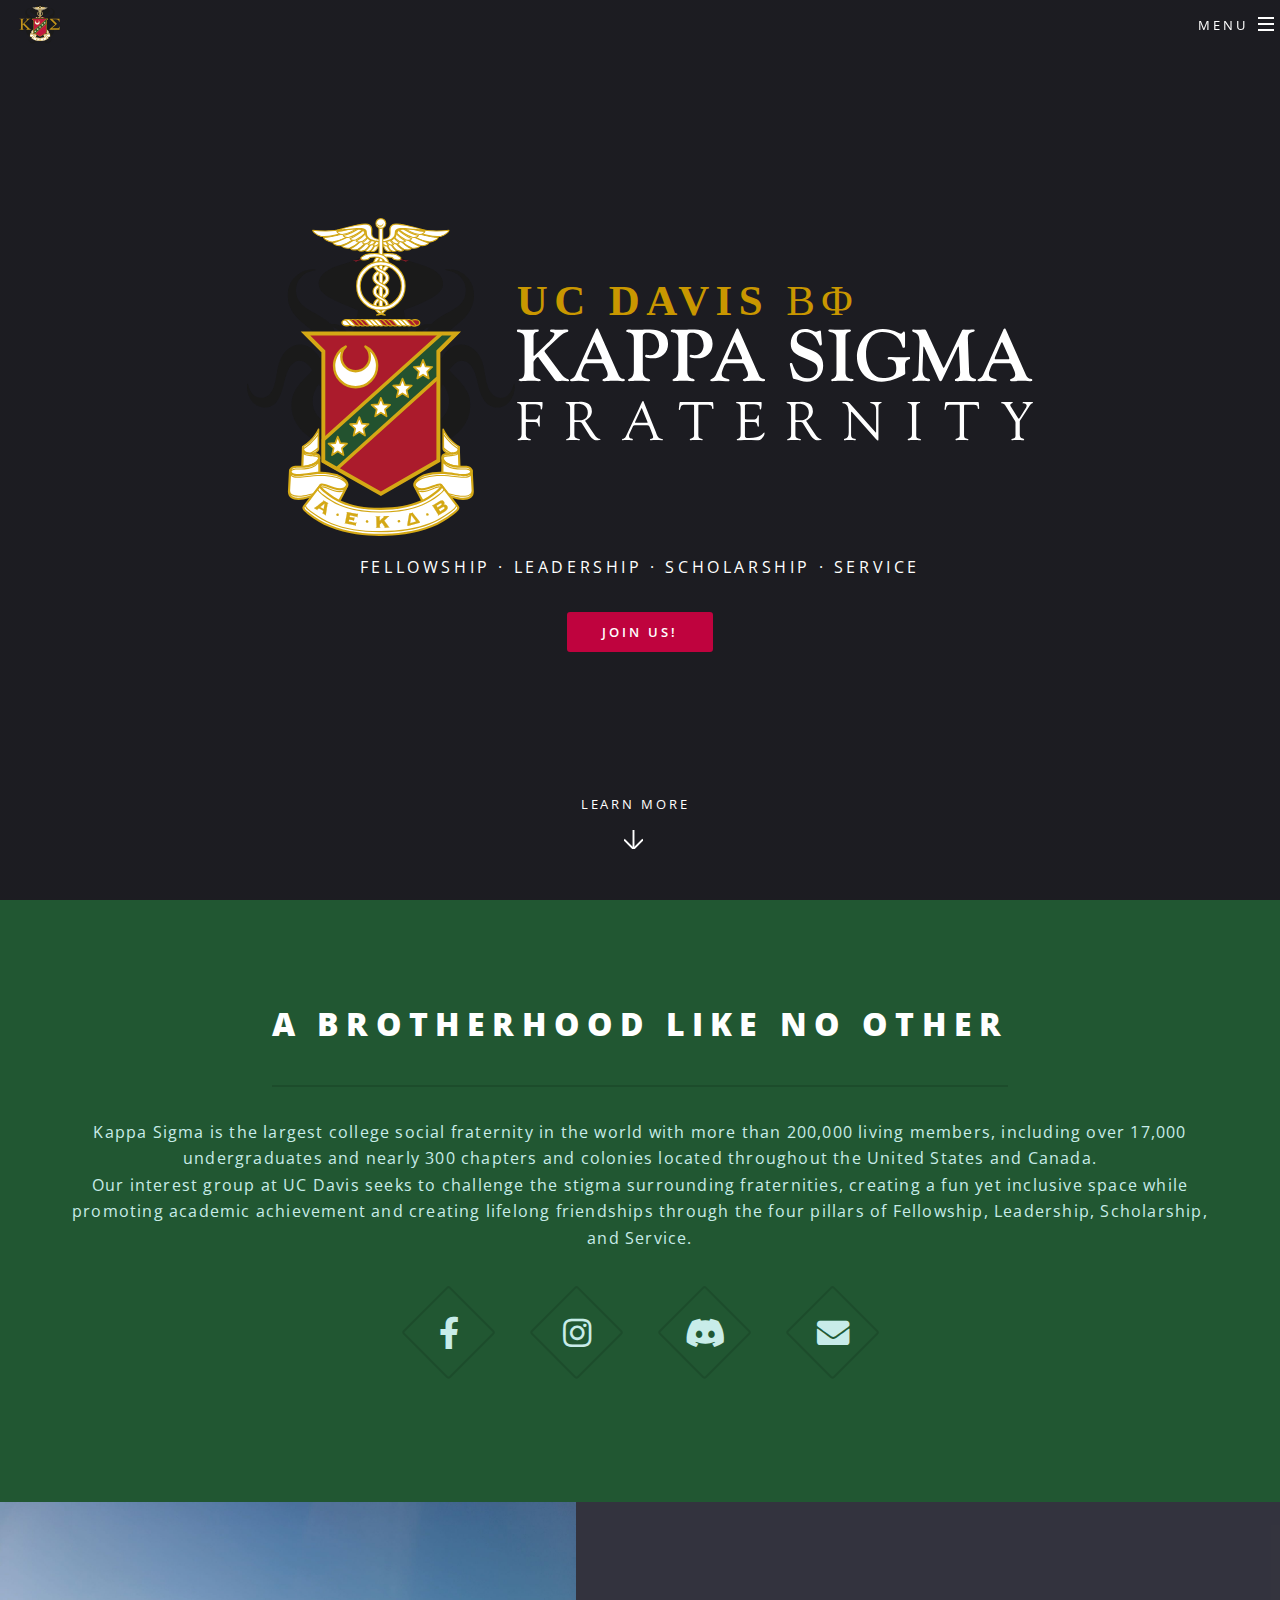
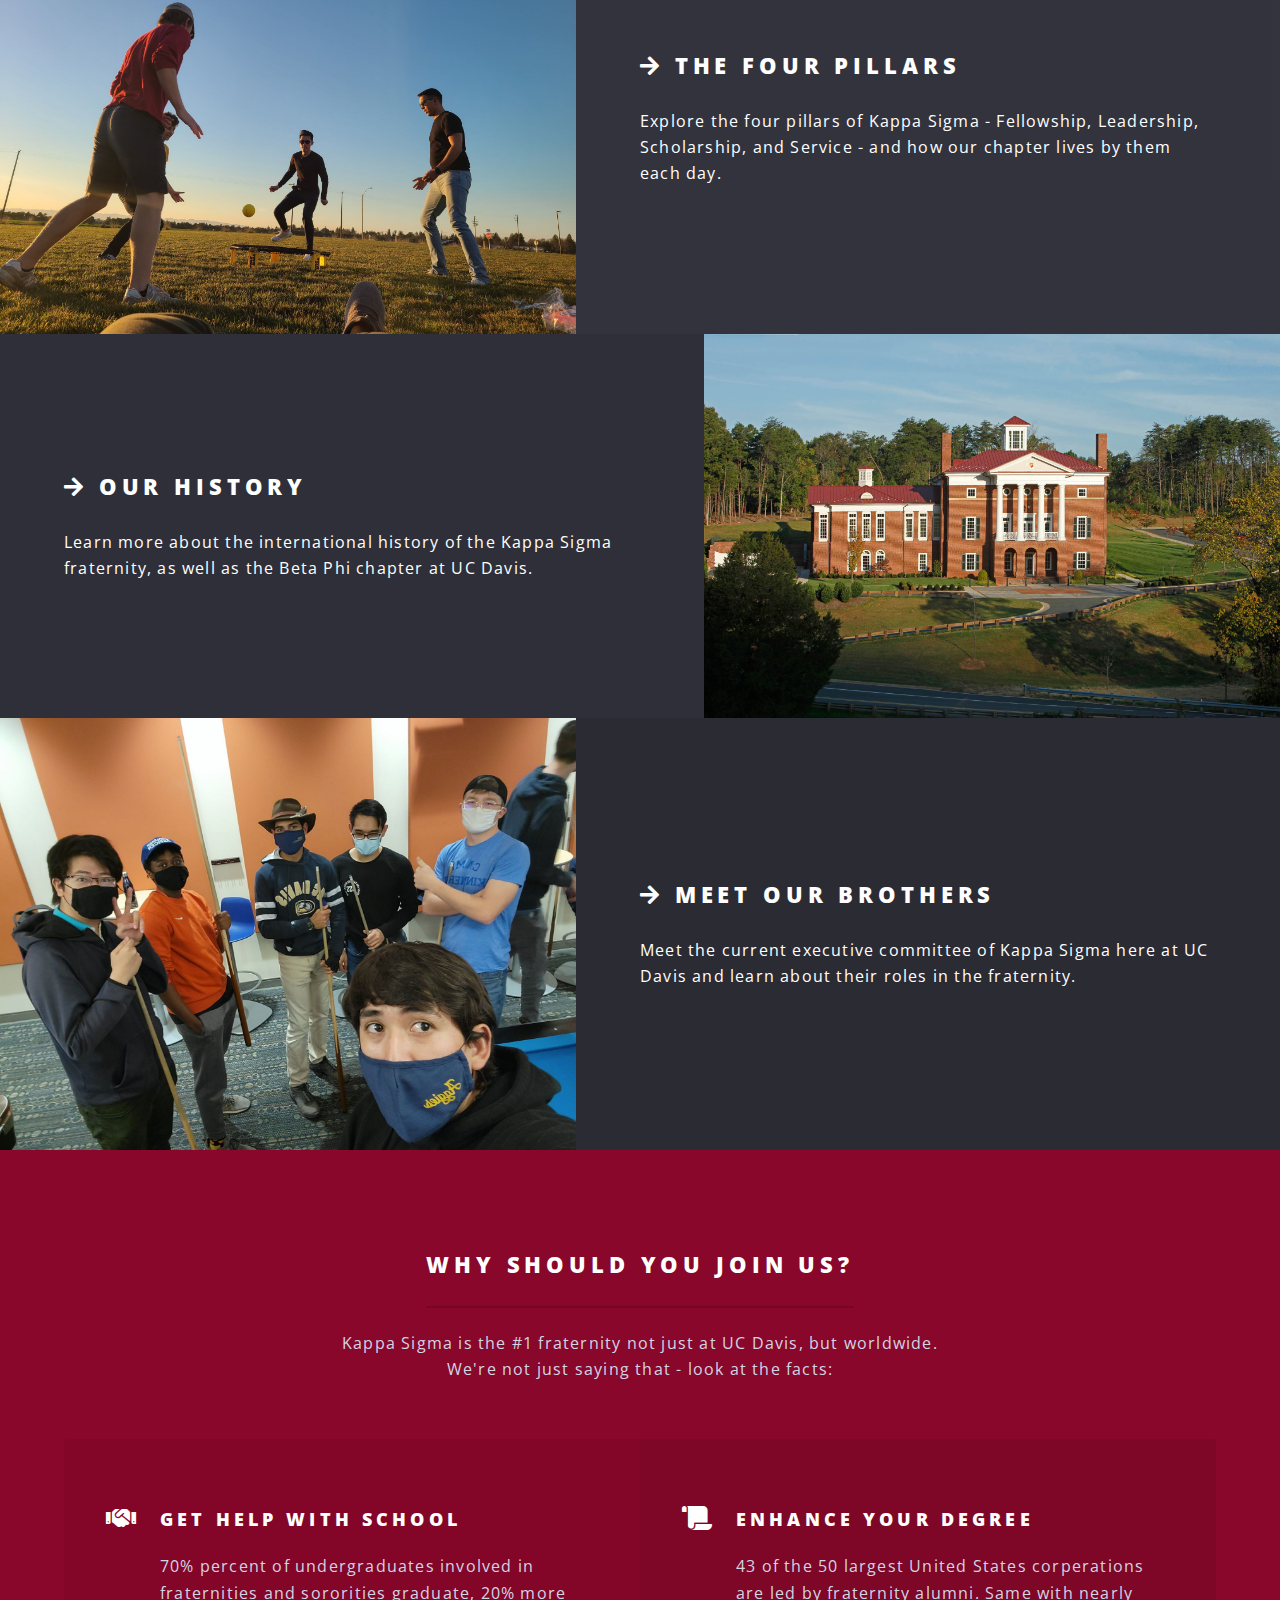
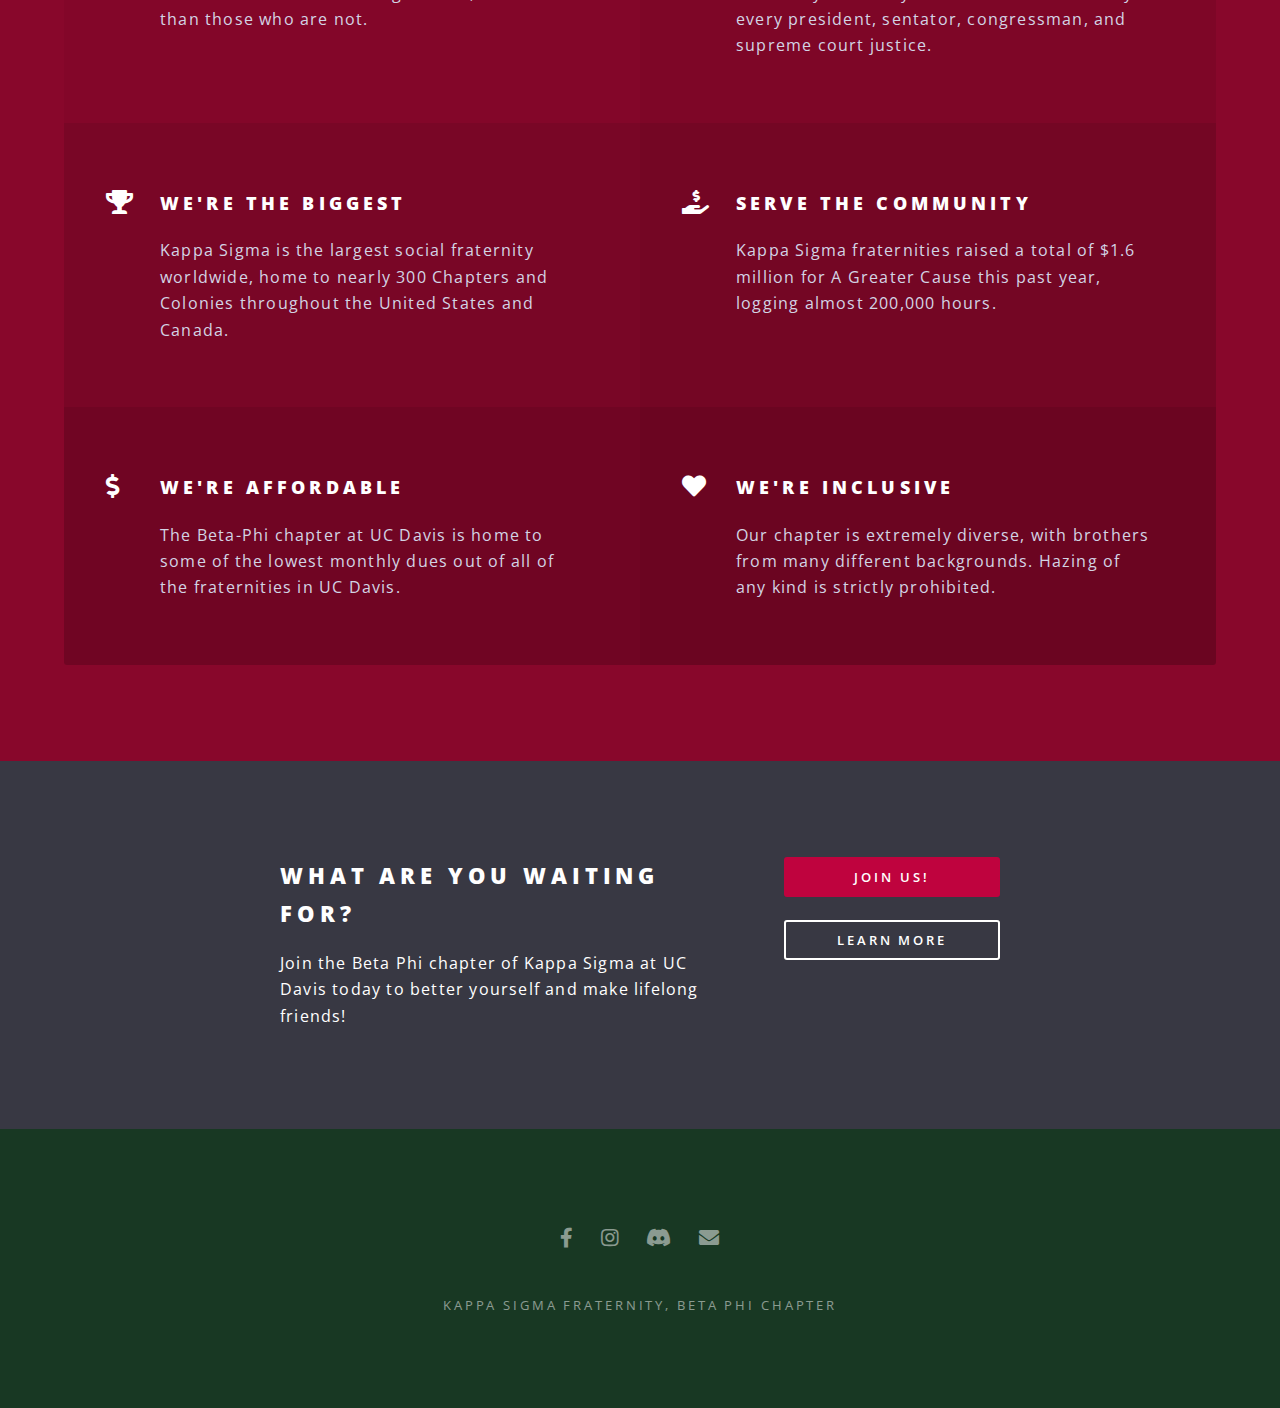
==== commit f518ad2b: "filled in with most of the starting info" ====
--- a/index.html
+++ b/index.html
@@ -23,10 +23,10 @@
 									<div id="menu">
 										<ul>
 											<li><a href="index.html">Home</a></li>
-											<li><a href="generic.html">Generic</a></li>
-											<li><a href="elements.html">Elements</a></li>
-											<li><a href="#">Sign Up</a></li>
-											<li><a href="#">Log In</a></li>
+											<li><a href="pillars.html">The Four Pillars</a></li>
+											<li><a href="history.html">Our History</a></li>
+											<li><a href="brothers.html">Meet Our Brothers</a></li>
+											<li><a href="mailto: ucdaviskappasigma@gmail.com" target="_blank">Contact Us</a></li>
 										</ul>
 									</div>
 								</li>
@@ -39,7 +39,6 @@
 						<div class="inner">
                             <img src="svgs/ucdks_CrestHorizontalWhite.svg"><br>
 							<p>Fellowship · Leadership · Scholarship · Service<br />
-							<b>A Brotherhood like no other</b></p>
 							<ul class="actions special">
 								<li><a href="#" class="button primary">Join Us!</a></li>
 							</ul>
@@ -51,16 +50,19 @@
 					<section id="one" class="wrapper style1 special">
 						<div class="inner">
 							<header class="major">
-								<h2>Arcu aliquet vel lobortis ata nisl<br />
-								eget augue amet aliquet nisl cep donec</h2>
-								<p>Aliquam ut ex ut augue consectetur interdum. Donec amet imperdiet eleifend<br />
-								fringilla tincidunt. Nullam dui leo Aenean mi ligula, rhoncus ullamcorper.</p>
+								<h2>A Brotherhood Like No Other<br /></h2>
+								<p>
+									Kappa Sigma is the largest college social fraternity in the world with more than 200,000 living members, including over 17,000 undergraduates and nearly 300 chapters and colonies located throughout the United States and Canada.
+									<br>
+									Our interest group at UC Davis seeks to challenge the stigma surrounding fraternities, creating a fun yet inclusive space while promoting academic achievement and creating lifelong friendships through the four pillars of Fellowship, Leadership, Scholarship, and Service.
+								</p>
+								<ul class="icons major">
+									<li><a href="https://www.facebook.com/ucdaviskappasigma" target="_blank" class="icon brands major fa-facebook-f"><span class="label">Facebook</span></a></li>
+									<li><a href="https://www.instagram.com/ucdkappasigma/" target="_blank" class="icon brands major fa-instagram"><span class="label">Instagram</span></a></li>
+									<li><a href="https://discord.gg/DWXHnaGSgJ" target="_blank" class="icon brands major fa-discord"><span class="label">Discord</span></a></li>
+									<li><a href="mailto: ucdaviskappasigma@gmail.com"  target="_blank" class="icon solid major fa-envelope"><span class="label">Email</span></a></li>
+								</ul>
 							</header>
-							<ul class="icons major">
-								<li><span class="icon fa-gem major style1"><span class="label">Lorem</span></span></li>
-								<li><span class="icon fa-heart major style2"><span class="label">Ipsum</span></span></li>
-								<li><span class="icon solid fa-code major style3"><span class="label">Dolor</span></span></li>
-							</ul>
 						</div>
 					</section>
 
@@ -68,23 +70,20 @@
 					<section id="two" class="wrapper alt style2">
 						<section class="spotlight">
 							<div class="image"><img src="images/pic01.jpg" alt="" /></div><div class="content">
-								<h2>Magna primis lobortis<br />
-								sed ullamcorper</h2>
-								<p>Aliquam ut ex ut augue consectetur interdum. Donec hendrerit imperdiet. Mauris eleifend fringilla nullam aenean mi ligula.</p>
+								<a href="pillars.html"><h2 class="icon solid fa-arrow-right"> The Four Pillars<br /></h2></a>
+								<p>Explore the four pillars of Kappa Sigma - Fellowship, Leadership, Scholarship, and Service - and how our chapter lives by them each day.</p>
 							</div>
 						</section>
 						<section class="spotlight">
-							<div class="image"><img src="images/pic02.jpg" alt="" /></div><div class="content">
-								<h2>Tortor dolore feugiat<br />
-								elementum magna</h2>
-								<p>Aliquam ut ex ut augue consectetur interdum. Donec hendrerit imperdiet. Mauris eleifend fringilla nullam aenean mi ligula.</p>
+							<div class="image"><img src="images/history/headquarters.jpg" alt="" /></div><div class="content">
+								<a href="history.html"><h2 class="icon solid fa-arrow-right"> Our History</h2></a>
+								<p>Learn more about the international history of the Kappa Sigma fraternity, as well as the Beta Phi chapter at UC Davis.</p>
 							</div>
 						</section>
 						<section class="spotlight">
 							<div class="image"><img src="images/pic03.jpg" alt="" /></div><div class="content">
-								<h2>Augue eleifend aliquet<br />
-								sed condimentum</h2>
-								<p>Aliquam ut ex ut augue consectetur interdum. Donec hendrerit imperdiet. Mauris eleifend fringilla nullam aenean mi ligula.</p>
+								<a href="brothers.html"><h2 class="icon solid fa-arrow-right"> Meet Our Brothers</h2></a>
+								<p>Meet the current executive committee of Kappa Sigma here at UC Davis and learn about their roles in the fraternity.</p>
 							</div>
 						</section>
 					</section>
@@ -93,34 +92,34 @@
 					<section id="three" class="wrapper style3 special">
 						<div class="inner">
 							<header class="major">
-								<h2>Accumsan mus tortor nunc aliquet</h2>
-								<p>Aliquam ut ex ut augue consectetur interdum. Donec amet imperdiet eleifend<br />
-								fringilla tincidunt. Nullam dui leo Aenean mi ligula, rhoncus ullamcorper.</p>
+								<h2>Why should you join us?</h2>
+								<p>Kappa Sigma is the #1 fraternity not just at UC Davis, but worldwide.<br />
+								We're not just saying that - look at the facts:</p>
 							</header>
 							<ul class="features">
-								<li class="icon fa-paper-plane">
-									<h3>Arcu accumsan</h3>
-									<p>Augue consectetur sed interdum imperdiet et ipsum. Mauris lorem tincidunt nullam amet leo Aenean ligula consequat consequat.</p>
+								<li class="icon solid fa-handshake">
+									<h3>Get Help With School</h3>
+									<p>70% percent of undergraduates involved in fraternities and sororities graduate, 20% more than those who are not.</p>
 								</li>
-								<li class="icon solid fa-laptop">
-									<h3>Ac Augue Eget</h3>
-									<p>Augue consectetur sed interdum imperdiet et ipsum. Mauris lorem tincidunt nullam amet leo Aenean ligula consequat consequat.</p>
+								<li class="icon solid fa-scroll">
+									<h3>Enhance Your Degree</h3>
+									<p>43 of the 50 largest United States corperations are led by fraternity alumni. Same with nearly every president, sentator, congressman, and supreme court justice.</p>
 								</li>
-								<li class="icon solid fa-code">
-									<h3>Mus Scelerisque</h3>
-									<p>Augue consectetur sed interdum imperdiet et ipsum. Mauris lorem tincidunt nullam amet leo Aenean ligula consequat consequat.</p>
+								<li class="icon solid fa-trophy">
+									<h3>We're the Biggest</h3>
+									<p>Kappa Sigma is the largest social fraternity worldwide, home to nearly 300 Chapters and Colonies throughout the United States and Canada.</p>
 								</li>
-								<li class="icon solid fa-headphones-alt">
-									<h3>Mauris Imperdiet</h3>
-									<p>Augue consectetur sed interdum imperdiet et ipsum. Mauris lorem tincidunt nullam amet leo Aenean ligula consequat consequat.</p>
+								<li class="icon solid fa-hand-holding-usd">
+									<h3>Serve the Community</h3>
+									<p>Kappa Sigma fraternities raised a total of $1.6 million for A Greater Cause this past year, logging almost 200,000 hours.</p>
 								</li>
-								<li class="icon fa-heart">
-									<h3>Aenean Primis</h3>
-									<p>Augue consectetur sed interdum imperdiet et ipsum. Mauris lorem tincidunt nullam amet leo Aenean ligula consequat consequat.</p>
+								<li class="icon solid fa-dollar-sign">
+									<h3>We're Affordable</h3>
+									<p>The Beta-Phi chapter at UC Davis is home to some of the lowest monthly dues out of all of the fraternities in UC Davis.</p>
 								</li>
-								<li class="icon fa-flag">
-									<h3>Tortor Ut</h3>
-									<p>Augue consectetur sed interdum imperdiet et ipsum. Mauris lorem tincidunt nullam amet leo Aenean ligula consequat consequat.</p>
+								<li class="icon solid fa-heart">
+									<h3>We're Inclusive</h3>
+									<p>Our chapter is extremely diverse, with brothers from many different backgrounds. Hazing of any kind is strictly prohibited.</p>
 								</li>
 							</ul>
 						</div>
@@ -130,12 +129,12 @@
 					<section id="cta" class="wrapper style4">
 						<div class="inner">
 							<header>
-								<h2>Arcue ut vel commodo</h2>
-								<p>Aliquam ut ex ut augue consectetur interdum endrerit imperdiet amet eleifend fringilla.</p>
+								<h2>What are you waiting for?</h2>
+								<p>Join the Beta Phi chapter of Kappa Sigma at UC Davis today to better yourself and make lifelong friends!</p>
 							</header>
 							<ul class="actions stacked">
-								<li><a href="#" class="button fit primary">Join Us!</a></li>
-								<li><a href="#" class="button fit">Learn More</a></li>
+								<li><a href="https://docs.google.com/forms/d/e/1FAIpQLSd9crykmzVrhP2OLq0CEiaHx3_x98DtT4BEH_c9zFgxO1m_IQ/viewform?usp=sf_link"  target="_blank" class="button fit primary">Join Us!</a></li>
+								<li><a href="https://www.kappasigma.org" target="_blank" class="button fit">Learn More</a></li>
 							</ul>
 						</div>
 					</section>
@@ -143,14 +142,13 @@
 				<!-- Footer -->
 					<footer id="footer">
 						<ul class="icons">
-							<li><a href="#" class="icon brands fa-twitter"><span class="label">Twitter</span></a></li>
-							<li><a href="#" class="icon brands fa-facebook-f"><span class="label">Facebook</span></a></li>
-							<li><a href="#" class="icon brands fa-instagram"><span class="label">Instagram</span></a></li>
-							<li><a href="#" class="icon brands fa-dribbble"><span class="label">Dribbble</span></a></li>
-							<li><a href="#" class="icon solid fa-envelope"><span class="label">Email</span></a></li>
+							<li><a href="https://www.facebook.com/ucdaviskappasigma" target="_blank" class="icon brands fa-facebook-f"><span class="label">Facebook</span></a></li>
+							<li><a href="https://www.instagram.com/ucdkappasigma/" target="_blank" class="icon brands fa-instagram"><span class="label">Instagram</span></a></li>
+							<li><a href="https://discord.gg/DWXHnaGSgJ" target="_blank" class="icon brands fa-discord"><span class="label">Discord</span></a></li>
+							<li><a href="mailto: ucdaviskappasigma@gmail.com"  target="_blank" class="icon solid fa-envelope"><span class="label">Email</span></a></li>
 						</ul>
 						<ul class="copyright">
-							<li>&copy; Untitled</li><li>Design: <a href="http://html5up.net">HTML5 UP</a></li>
+							<li>Kappa Sigma Fraternity, Beta Phi Chapter</li>
 						</ul>
 					</footer>
 
--- a/assets/css/main.css
+++ b/assets/css/main.css
@@ -2072,7 +2072,7 @@
 			}
 
 		.icon.style1 {
-			color: #00ffcc;
+			color: #ffffff;
 		}
 
 		.icon.style2 {
@@ -2598,7 +2598,7 @@
 
 			.features li:before {
 				display: block;
-				color: #00ffcc;
+				color: #ffffff;
 				position: absolute;
 				left: 1.75em;
 				top: 2.75em;
@@ -2821,6 +2821,7 @@
 
 			.wrapper.style1 h2, .wrapper.style1 h3, .wrapper.style1 h4, .wrapper.style1 h5, .wrapper.style1 h6 {
 				color: #ffffff;
+				font-size: xx-large;
 			}
 
 			.wrapper.style1 hr {
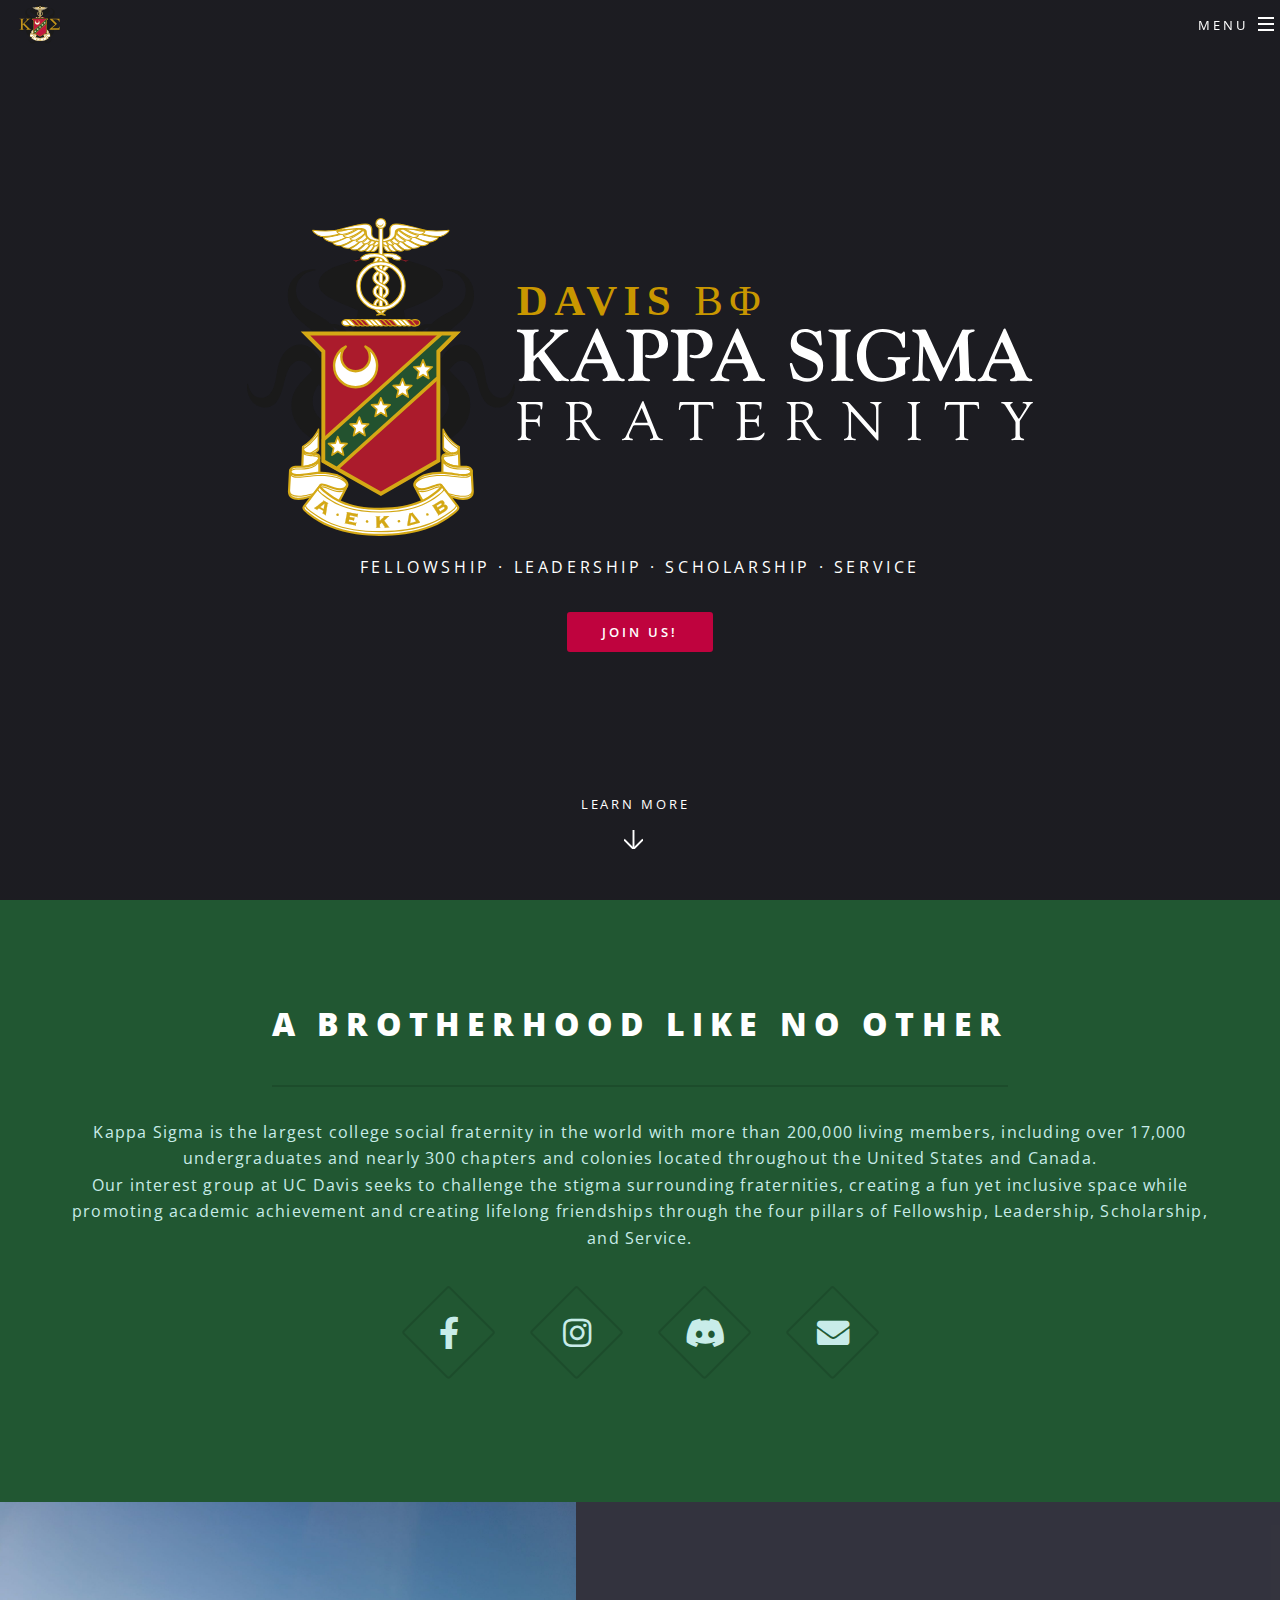
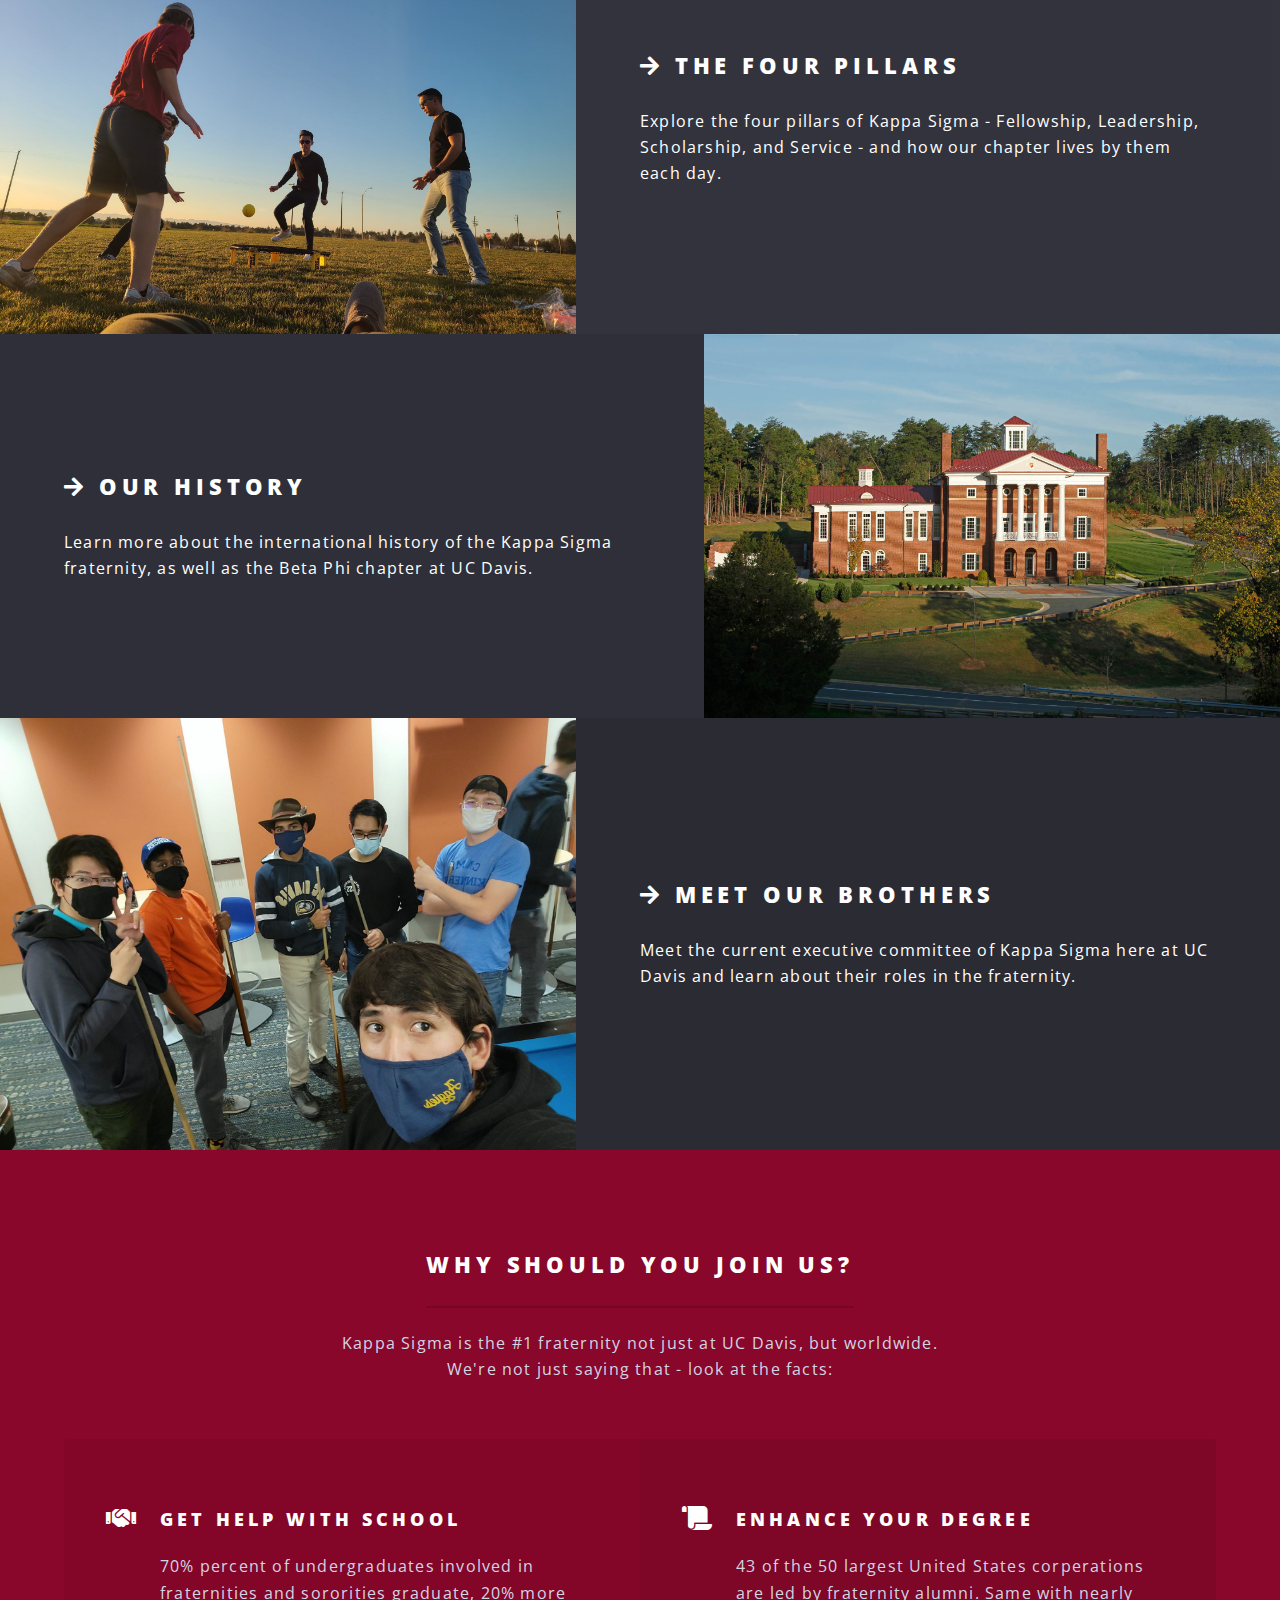
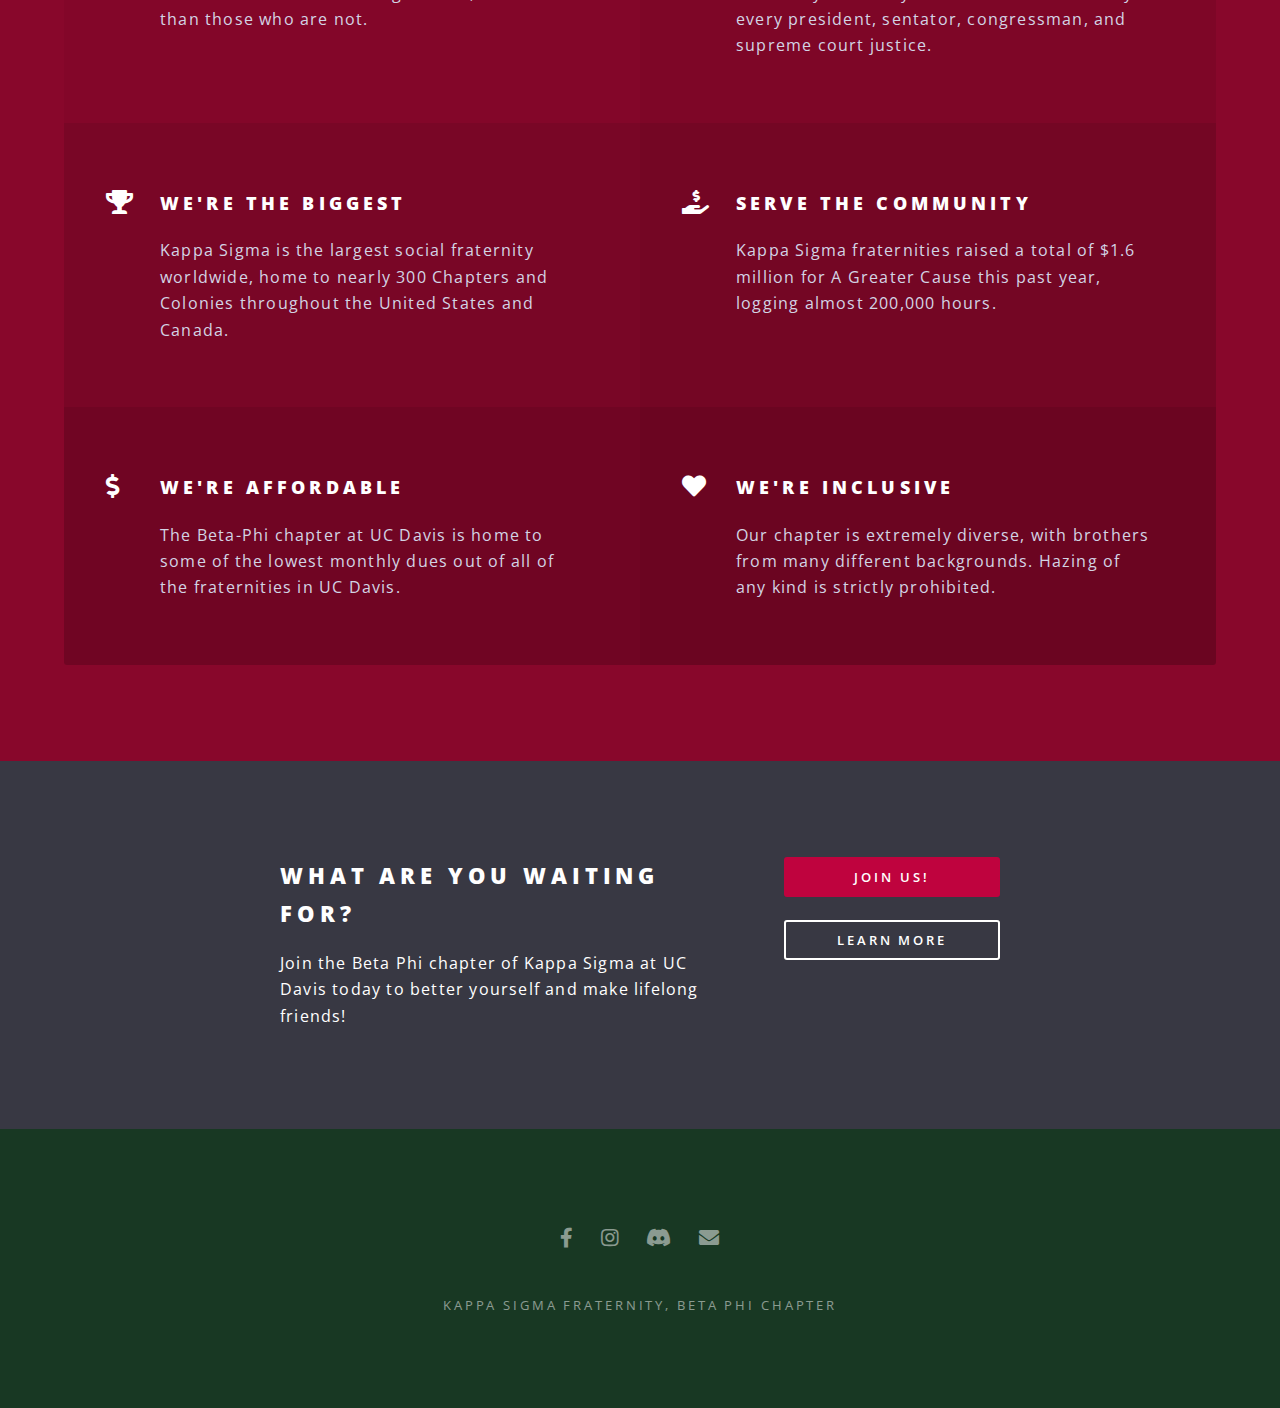
==== commit d36c4b7f: "Changed branding" ====
--- a/index.html
+++ b/index.html
@@ -1,12 +1,33 @@
 <!DOCTYPE HTML>
 <html>
 	<head>
-		<title>UCD Kappa Sigma Fraternity</title>
+		<title>Davis Kappa Sigma Fraternity</title>
 		<meta charset="utf-8" />
 		<meta name="viewport" content="width=device-width, initial-scale=1, user-scalable=no" />
 		<link rel="stylesheet" href="assets/css/main.css" />
 		<link rel="icon" href="images/KappaSigmaFavicon.png">
 		<noscript><link rel="stylesheet" href="assets/css/noscript.css" /></noscript>
+		<!-- Meta Tags -->
+		<meta property="og:title" content="Davis Kappa Sigma Fraternity"/>
+        <meta property="og:type" content="website"/>
+        <meta property="og:url" content="https://www.ucdkappasigma.org/"/>
+        <meta property="og:image" content="https://www.ucdkappasigma.org/images/KappaSigmaFavicon.png"/>
+        <meta property="og:description" content="The official Kappa Sigma website for the Beta Phi Chapter at UC Davis."/>
+        <meta name="author" content="Davis Kappa Sigma Fraternity"/>
+        <meta name="keywords" content="Kappa Sigma Fraternity, ucdkappasigma, ucdaviskappasigma, ucdksig, Beta Phi"/>
+        <meta name="theme-color" content="#88072B"/>
+        <meta name="twitter:title" content="Davis Kappa Sigma Fraternity">
+        <meta name="twitter:description" content="The official Kappa Sigma website for the Beta Phi Chapter at UC Davis.">
+        <meta name="twitter:card" content="summary"/>
+        <meta name="twitter:image" content="https://www.ucdkappasigma.org/images/KappaSigmaFavicon.png"/>
+		<!-- Global site tag (gtag.js) - Google Analytics -->
+		<script async src="https://www.googletagmanager.com/gtag/js?id=G-LXHBVDL4QQ"></script>
+		<script>
+			window.dataLayer = window.dataLayer || [];
+			function gtag(){dataLayer.push(arguments);}
+			gtag('js', new Date());
+			gtag('config', 'G-LXHBVDL4QQ');
+		</script>
 	</head>
 	<body class="landing is-preload">
 
@@ -15,7 +36,7 @@
 
 				<!-- Header -->
 					<header id="header" class="alt">
-						<a href="index.html"><img src="svgs/ucdks_IconBasic.svg"><h1>UCD Kappa Sigma</h1></a>
+						<a href="index.html"><img src="svgs/ucdks_IconBasic.svg"><h1>Davis Kappa Sigma</h1></a>
 						<nav id="nav">
 							<ul>
 								<li class="special">
@@ -40,7 +61,7 @@
                             <img src="svgs/ucdks_CrestHorizontalWhite.svg"><br>
 							<p>Fellowship · Leadership · Scholarship · Service<br />
 							<ul class="actions special">
-								<li><a href="#" class="button primary">Join Us!</a></li>
+								<li><a href="https://docs.google.com/forms/d/e/1FAIpQLSd9crykmzVrhP2OLq0CEiaHx3_x98DtT4BEH_c9zFgxO1m_IQ/viewform?usp=sf_link"  target="_blank" class="button fit primary">Join Us!</a></li>
 							</ul>
 						</div>
 						<a href="#one" class="more scrolly">Learn More</a>
@@ -69,19 +90,19 @@
 				<!-- Two -->
 					<section id="two" class="wrapper alt style2">
 						<section class="spotlight">
-							<div class="image"><img src="images/pic01.jpg" alt="" /></div><div class="content">
+							<div class="image"><a href="pillars.html"><img src="images/pic01.jpg" alt="" /></a></div><div class="content">
 								<a href="pillars.html"><h2 class="icon solid fa-arrow-right"> The Four Pillars<br /></h2></a>
 								<p>Explore the four pillars of Kappa Sigma - Fellowship, Leadership, Scholarship, and Service - and how our chapter lives by them each day.</p>
 							</div>
 						</section>
 						<section class="spotlight">
-							<div class="image"><img src="images/history/headquarters.jpg" alt="" /></div><div class="content">
+							<div class="image"><a href="history.html"><img src="images/history/headquarters.jpg" alt="" /></a></div><div class="content">
 								<a href="history.html"><h2 class="icon solid fa-arrow-right"> Our History</h2></a>
 								<p>Learn more about the international history of the Kappa Sigma fraternity, as well as the Beta Phi chapter at UC Davis.</p>
 							</div>
 						</section>
 						<section class="spotlight">
-							<div class="image"><img src="images/pic03.jpg" alt="" /></div><div class="content">
+							<div class="image"><a href="brothers.html"><img src="images/pic03.jpg" alt="" /></a></div><div class="content">
 								<a href="brothers.html"><h2 class="icon solid fa-arrow-right"> Meet Our Brothers</h2></a>
 								<p>Meet the current executive committee of Kappa Sigma here at UC Davis and learn about their roles in the fraternity.</p>
 							</div>
@@ -162,6 +183,5 @@
 			<script src="assets/js/breakpoints.min.js"></script>
 			<script src="assets/js/util.js"></script>
 			<script src="assets/js/main.js"></script>
-
 	</body>
 </html>--- a/assets/css/main.css
+++ b/assets/css/main.css
@@ -174,6 +174,12 @@
 		font-size: 1.35em;
 		line-height: 1.75em;
 	}
+		a > h2 {
+			-moz-transition: transform 0.2s ease-in-out;
+			-webkit-transition: transform 0.2s ease-in-out;
+			-ms-transition: transform 0.2s ease-in-out;
+			transition: transform 0.2s ease-in-out;
+		}
 
 		@media screen and (max-width: 736px) {
 
@@ -2040,6 +2046,10 @@
 		}
 
 		.icon.major {
+			-moz-transition: transform 0.15s ease-in-out;
+			-webkit-transition: transform 0.15s ease-in-out;
+			-ms-transition: transform 0.15s ease-in-out;
+			transition: transform 0.15s ease-in-out;
 			-moz-transform: rotate(-45deg);
 			-webkit-transform: rotate(-45deg);
 			-ms-transform: rotate(-45deg);
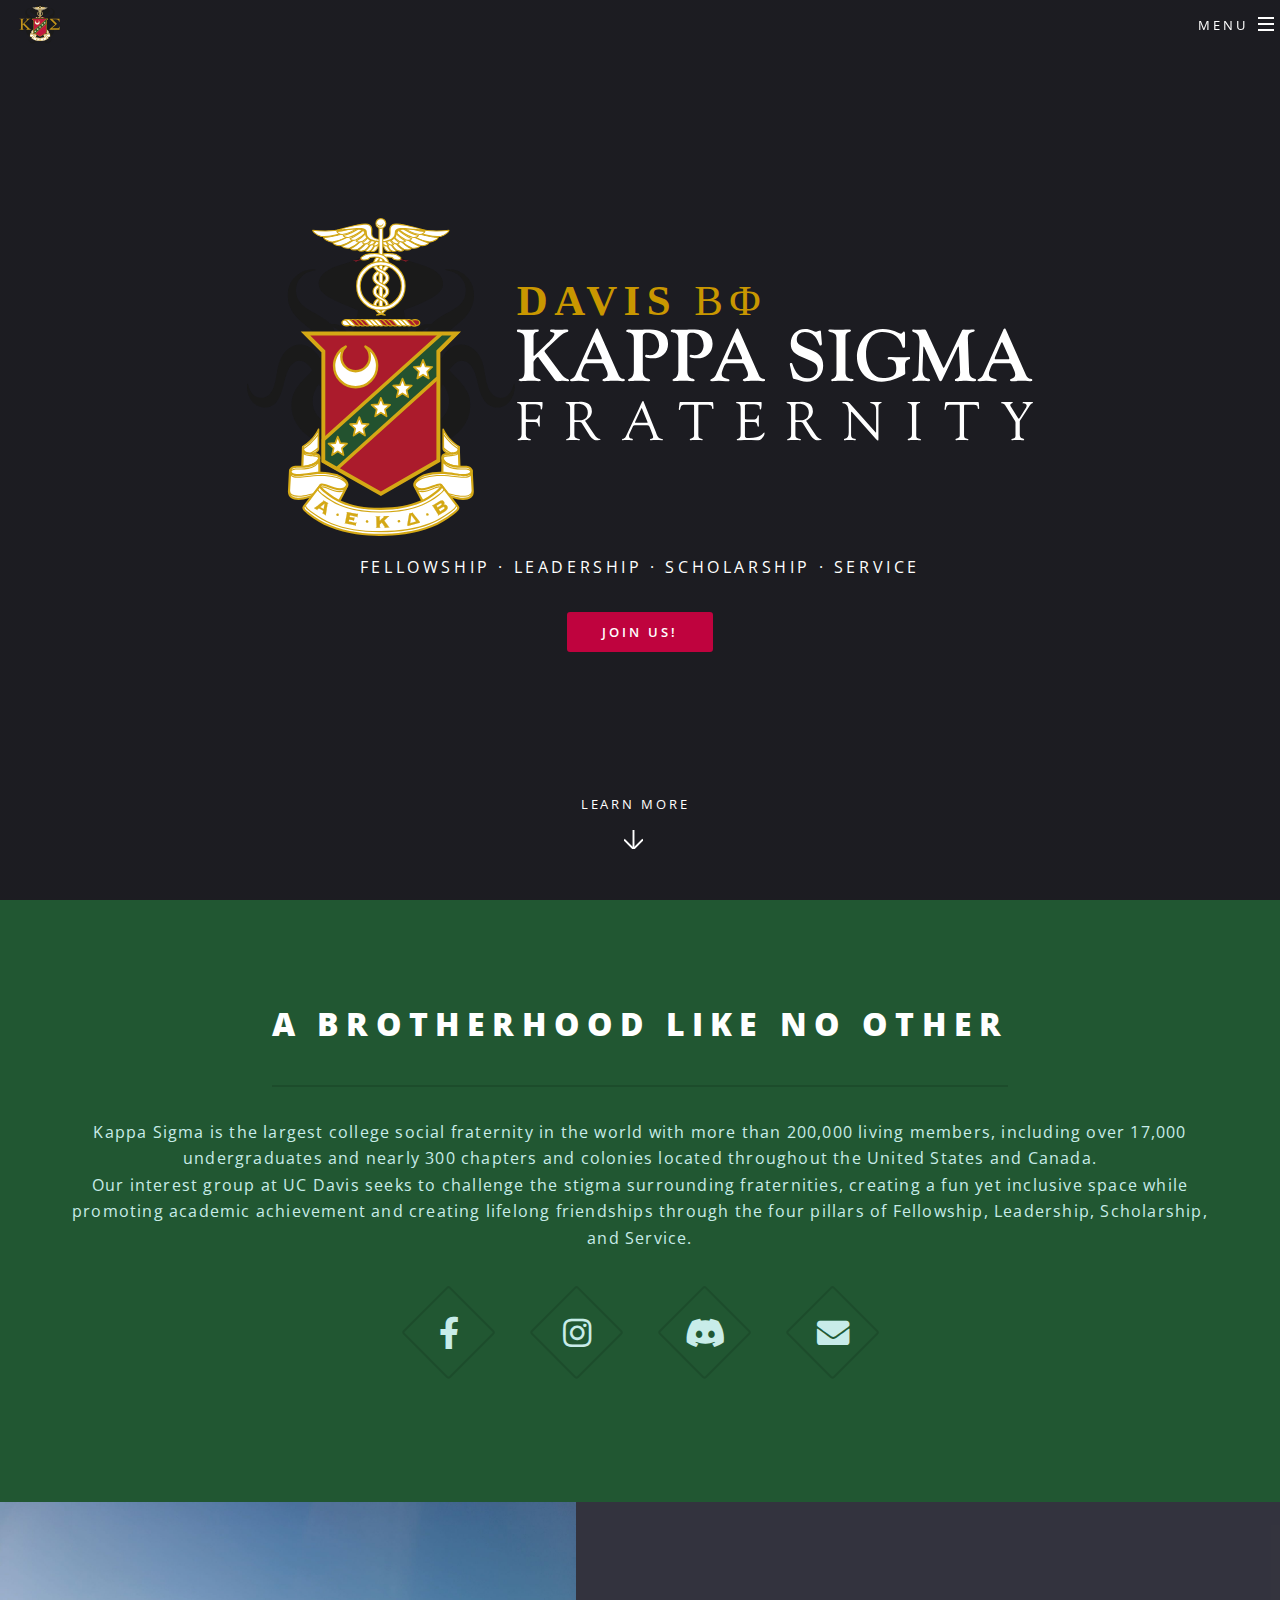
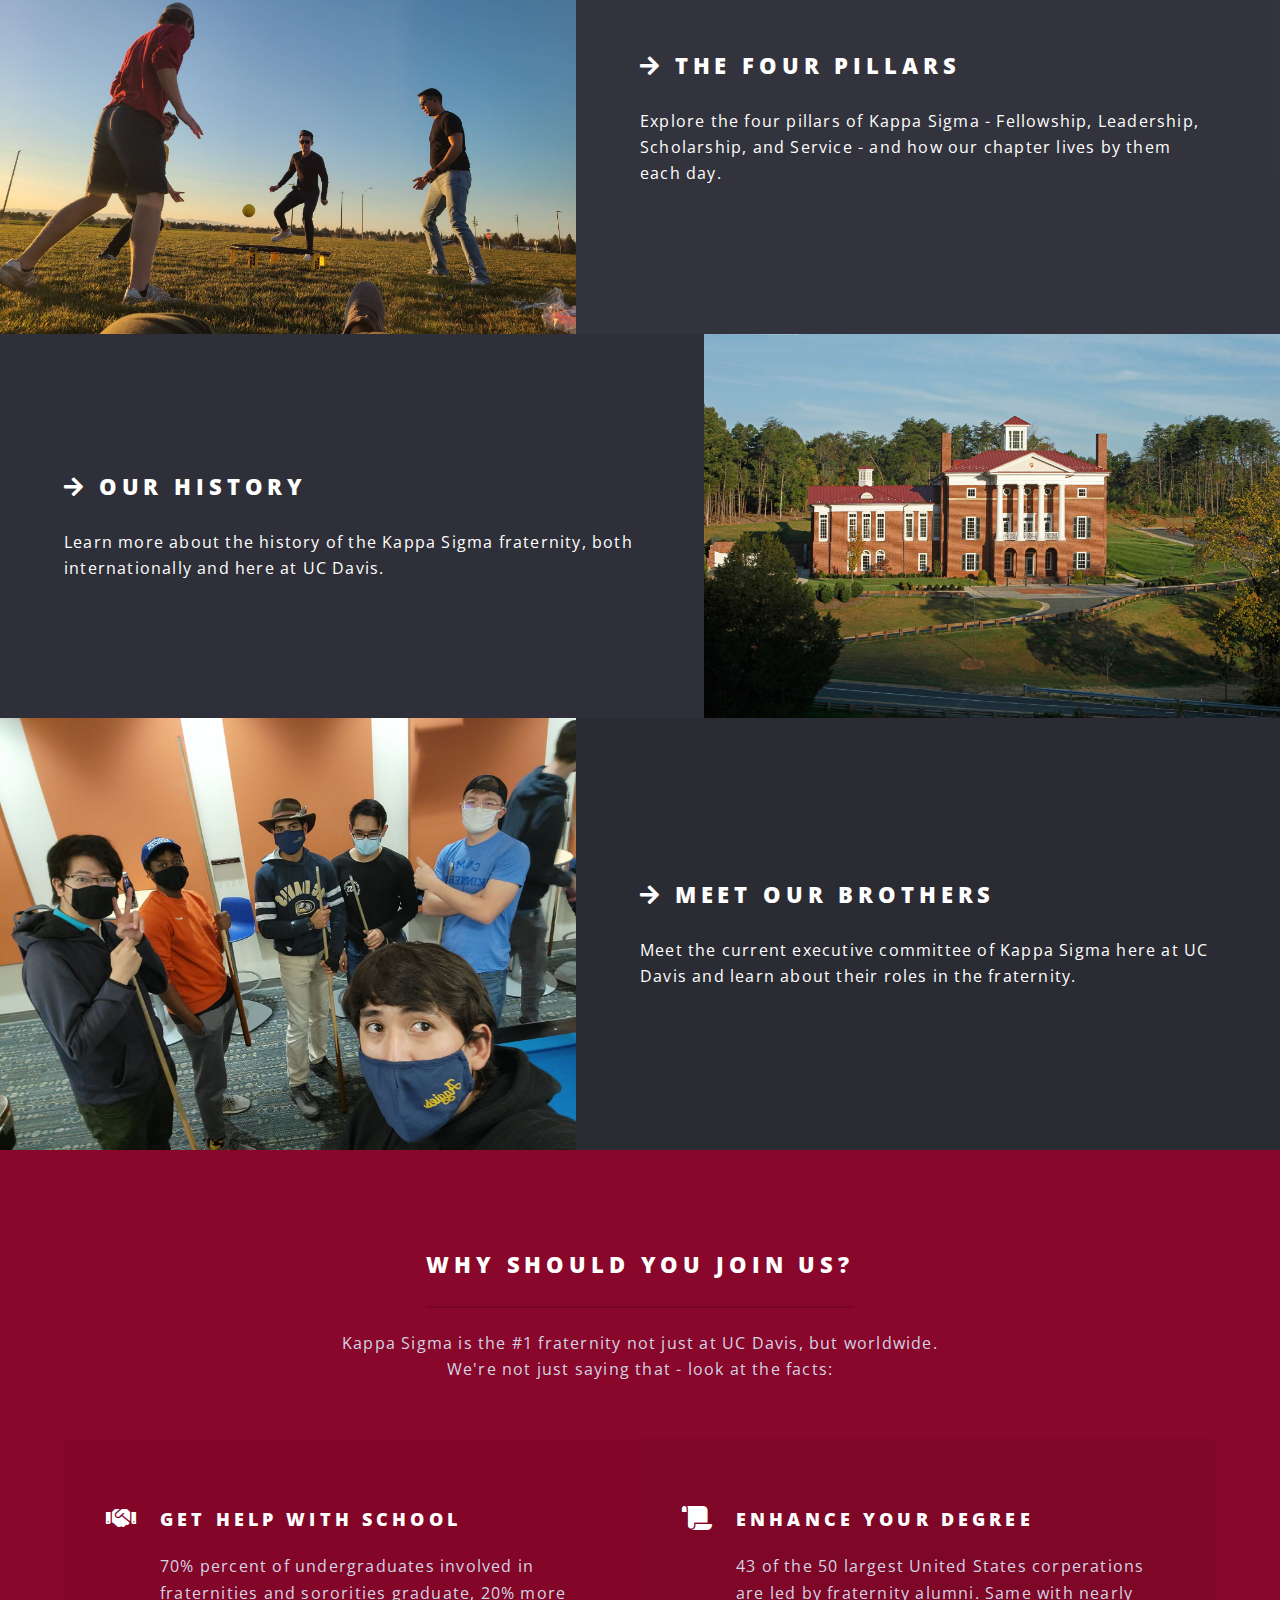
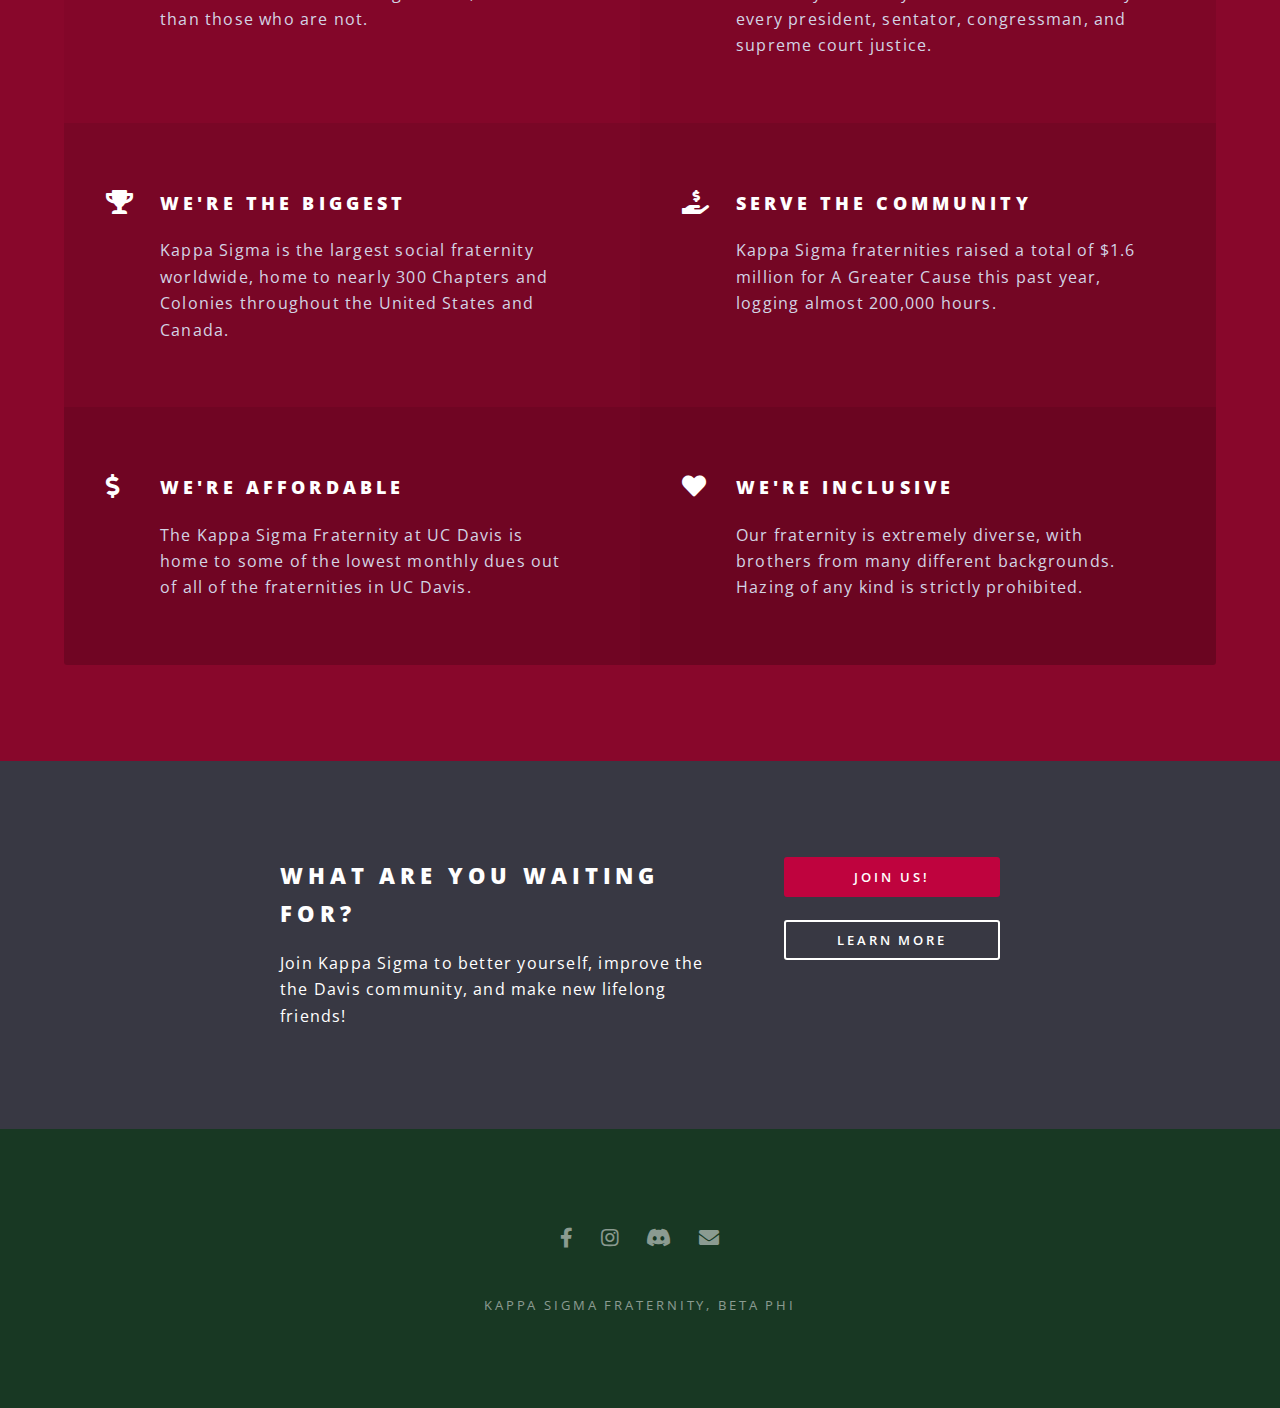
==== commit ad991bdc: "fixed more technical wording" ====
--- a/index.html
+++ b/index.html
@@ -12,12 +12,12 @@
         <meta property="og:type" content="website"/>
         <meta property="og:url" content="https://www.ucdkappasigma.org/"/>
         <meta property="og:image" content="https://www.ucdkappasigma.org/images/KappaSigmaFavicon.png"/>
-        <meta property="og:description" content="The official Kappa Sigma website for the Beta Phi Chapter at UC Davis."/>
+        <meta property="og:description" content="The official website for the Kappa Sigma Fraternity at UC Davis."/>
         <meta name="author" content="Davis Kappa Sigma Fraternity"/>
         <meta name="keywords" content="Kappa Sigma Fraternity, ucdkappasigma, ucdaviskappasigma, ucdksig, Beta Phi"/>
         <meta name="theme-color" content="#88072B"/>
         <meta name="twitter:title" content="Davis Kappa Sigma Fraternity">
-        <meta name="twitter:description" content="The official Kappa Sigma website for the Beta Phi Chapter at UC Davis.">
+        <meta name="twitter:description" content="The official website for the Kappa Sigma Fraternity at UC Davis.">
         <meta name="twitter:card" content="summary"/>
         <meta name="twitter:image" content="https://www.ucdkappasigma.org/images/KappaSigmaFavicon.png"/>
 		<!-- Global site tag (gtag.js) - Google Analytics -->
@@ -98,7 +98,7 @@
 						<section class="spotlight">
 							<div class="image"><a href="history.html"><img src="images/history/headquarters.jpg" alt="" /></a></div><div class="content">
 								<a href="history.html"><h2 class="icon solid fa-arrow-right"> Our History</h2></a>
-								<p>Learn more about the international history of the Kappa Sigma fraternity, as well as the Beta Phi chapter at UC Davis.</p>
+								<p>Learn more about the history of the Kappa Sigma fraternity, both internationally and here at UC Davis.</p>
 							</div>
 						</section>
 						<section class="spotlight">
@@ -136,11 +136,11 @@
 								</li>
 								<li class="icon solid fa-dollar-sign">
 									<h3>We're Affordable</h3>
-									<p>The Beta-Phi chapter at UC Davis is home to some of the lowest monthly dues out of all of the fraternities in UC Davis.</p>
+									<p>The Kappa Sigma Fraternity at UC Davis is home to some of the lowest monthly dues out of all of the fraternities in UC Davis.</p>
 								</li>
 								<li class="icon solid fa-heart">
 									<h3>We're Inclusive</h3>
-									<p>Our chapter is extremely diverse, with brothers from many different backgrounds. Hazing of any kind is strictly prohibited.</p>
+									<p>Our fraternity is extremely diverse, with brothers from many different backgrounds. Hazing of any kind is strictly prohibited.</p>
 								</li>
 							</ul>
 						</div>
@@ -151,7 +151,7 @@
 						<div class="inner">
 							<header>
 								<h2>What are you waiting for?</h2>
-								<p>Join the Beta Phi chapter of Kappa Sigma at UC Davis today to better yourself and make lifelong friends!</p>
+								<p>Join Kappa Sigma to better yourself, improve the the Davis community, and make new lifelong friends!</p>
 							</header>
 							<ul class="actions stacked">
 								<li><a href="https://docs.google.com/forms/d/e/1FAIpQLSd9crykmzVrhP2OLq0CEiaHx3_x98DtT4BEH_c9zFgxO1m_IQ/viewform?usp=sf_link"  target="_blank" class="button fit primary">Join Us!</a></li>
@@ -169,7 +169,7 @@
 							<li><a href="mailto: ucdaviskappasigma@gmail.com"  target="_blank" class="icon solid fa-envelope"><span class="label">Email</span></a></li>
 						</ul>
 						<ul class="copyright">
-							<li>Kappa Sigma Fraternity, Beta Phi Chapter</li>
+							<li>Kappa Sigma Fraternity, Beta Phi</li>
 						</ul>
 					</footer>
 
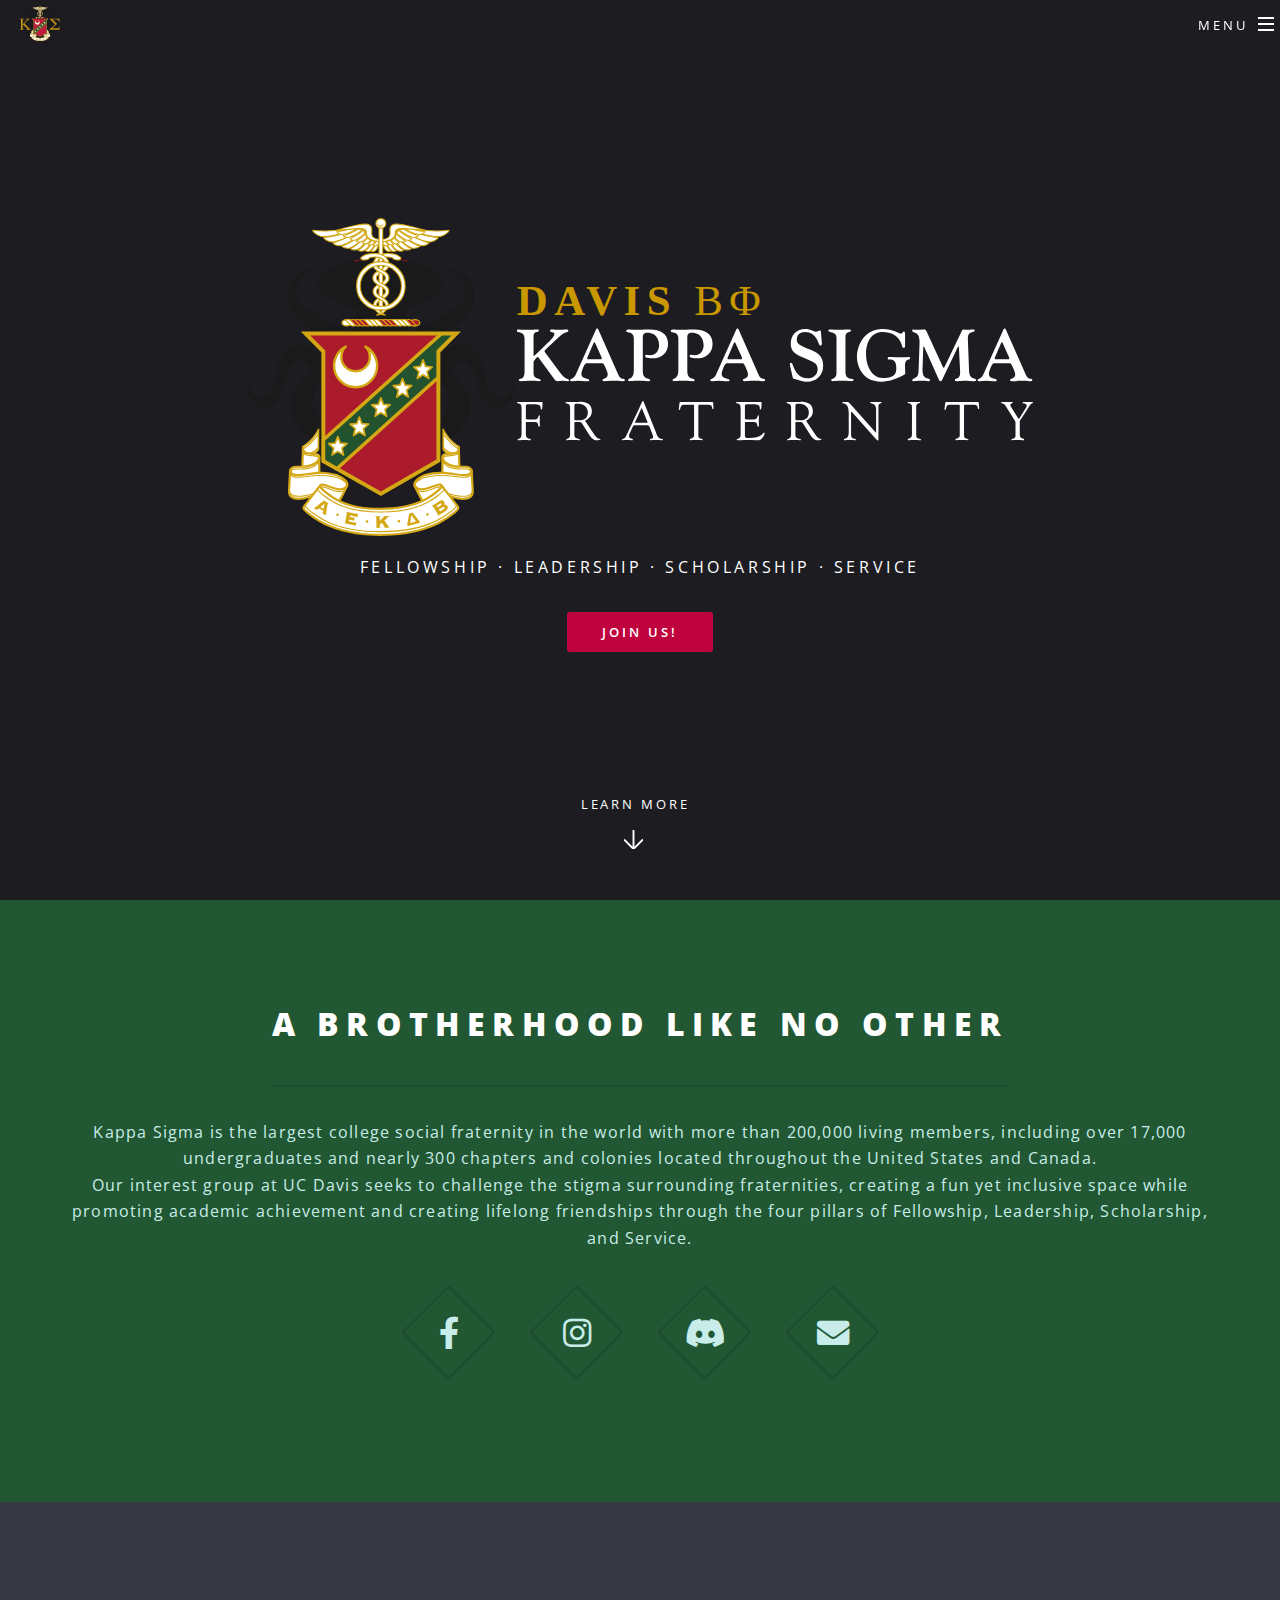
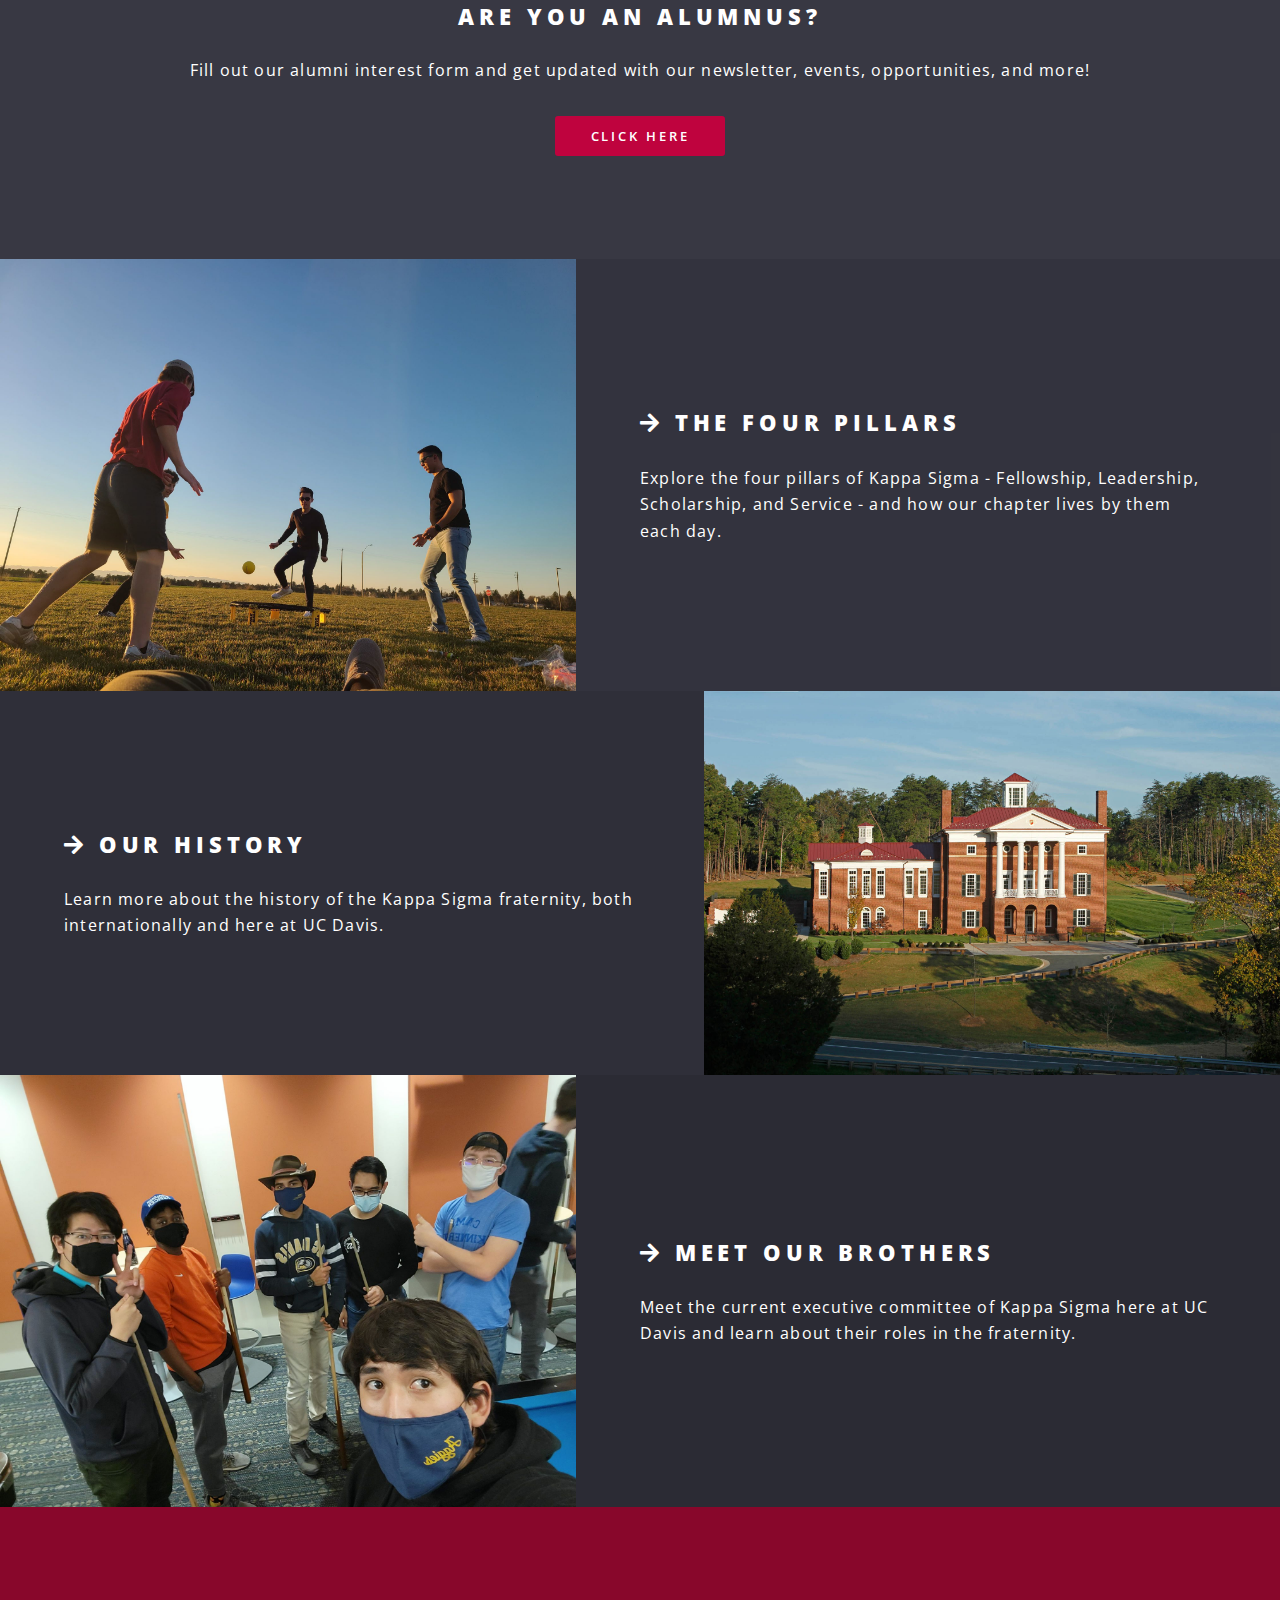
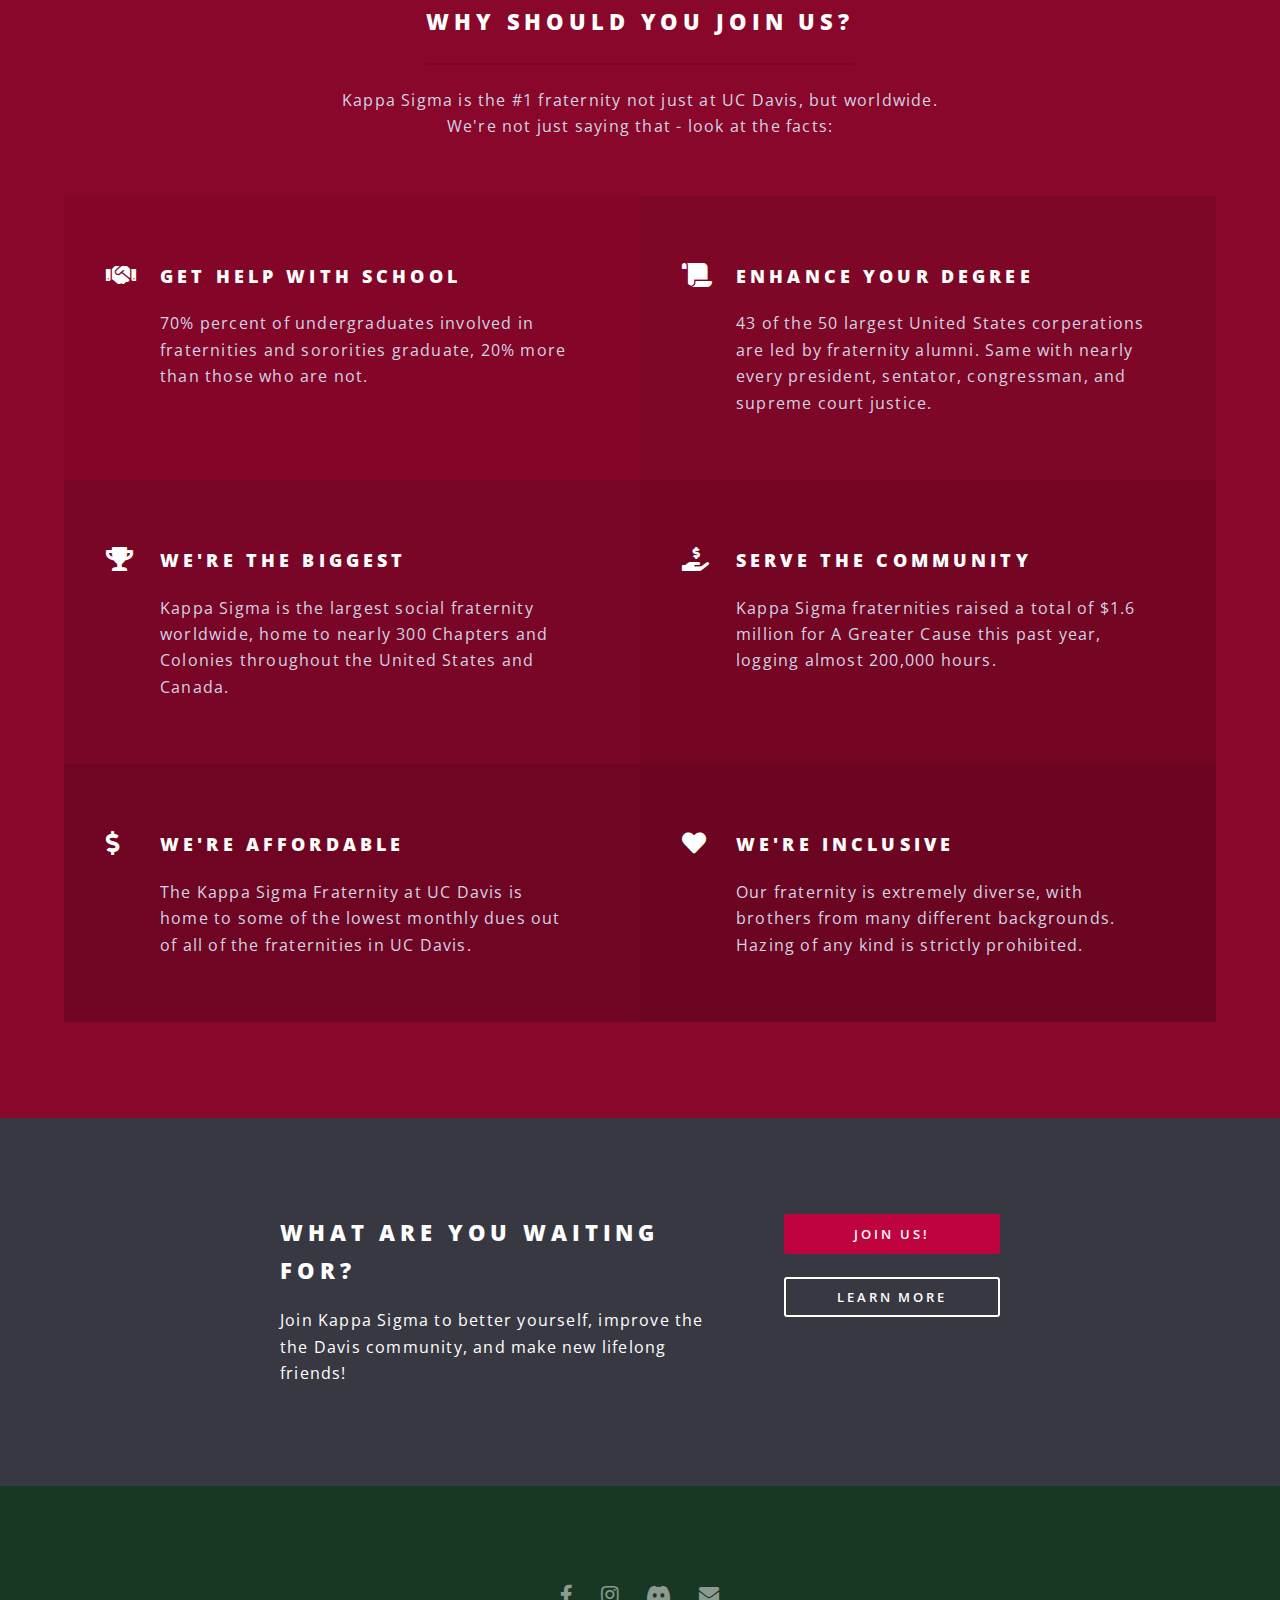
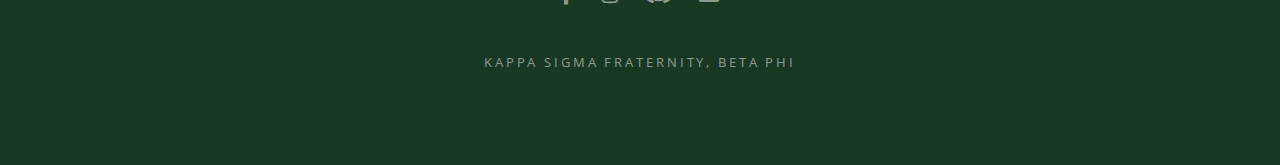
==== commit 45cb398b: "added alumni interest form" ====
--- a/index.html
+++ b/index.html
@@ -84,6 +84,17 @@
 									<li><a href="mailto: ucdaviskappasigma@gmail.com"  target="_blank" class="icon solid major fa-envelope"><span class="label">Email</span></a></li>
 								</ul>
 							</header>
+						</div>
+					</section>
+					<section id="onepointfive" class="wrapper style4 special">
+						<div class="inner">
+							<h2>Are you an alumnus?<br></h2>
+							<p>
+								Fill out our alumni interest form and get updated with our newsletter, events, opportunities, and more!
+							</p>
+							<ul class="icons">
+								<li><a href="https://docs.google.com/forms/d/e/1FAIpQLSfcEyS5ZtlUsGsjY42Oqcv_n7Y-leMDnbZhEBTqK72ASCoojw/viewform?usp=sf_link"  target="_blank" class="button fit primary">Click Here</a></li>
+							</ul>
 						</div>
 					</section>
 
